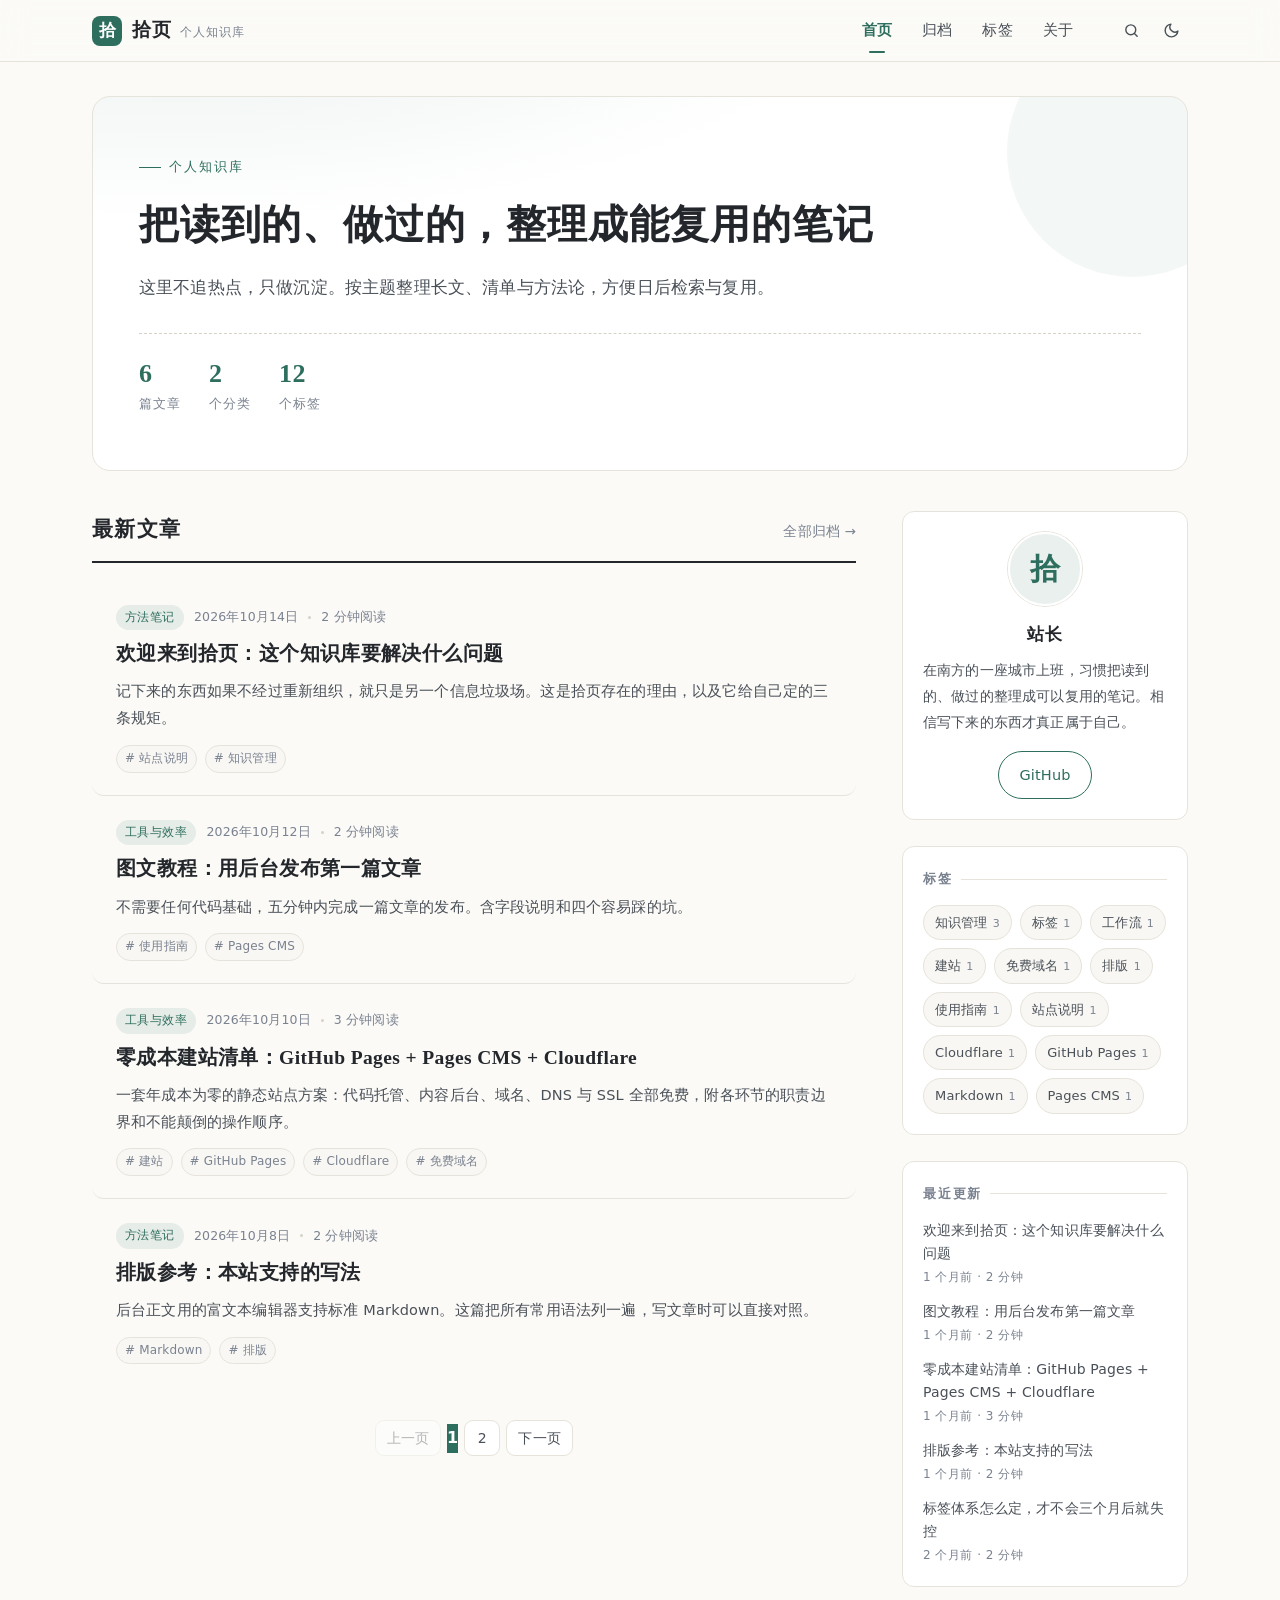
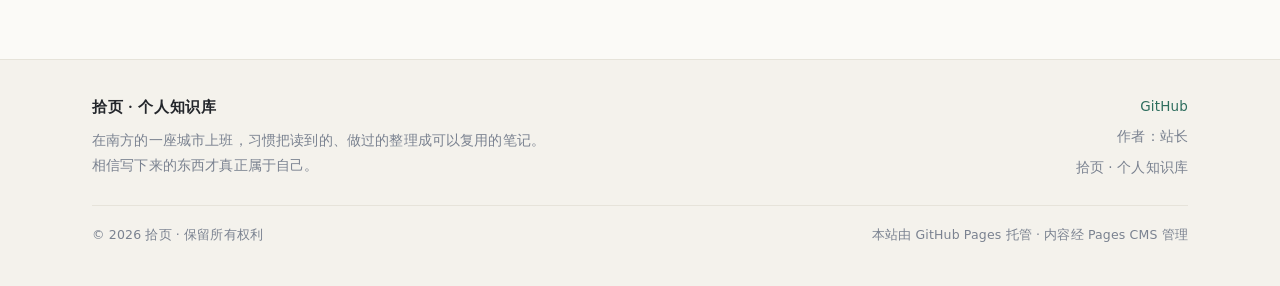
==== index.html @ 3cf3e06f "部署：更新站点内容与配置（2026-10-14 08:39:30）" ====
<!DOCTYPE html>
<html lang="zh-CN">
<head>
<meta charset="UTF-8">
<meta name="viewport" content="width=device-width, initial-scale=1">
<meta name="theme-color" content="#fbfaf7">
<title>拾页 · 个人知识库</title>
<meta name="description" content="记录、整理与沉淀。一个关于学习笔记与工作心得的个人知识库。">
<meta property="og:type" content="website">
<script>
/* 在样式加载前确定主题，避免刷新时闪白 */
(function () {
  try {
    var s = localStorage.getItem('shiye-theme');
    if (!s) s = (window.matchMedia && window.matchMedia('(prefers-color-scheme: dark)').matches) ? 'dark' : 'light';
    document.documentElement.setAttribute('data-theme', s);
  } catch (e) {}
})();
</script>
<link rel="icon" type="image/svg+xml" href="assets/images/logo.svg">
<link rel="stylesheet" href="assets/css/style.css">
</head>
<body data-page="home">

<a class="skip-link" href="#main">跳到主要内容</a>

<header class="site-header" id="site-header"></header>

<main id="main">
  <div class="container">

    <section class="hero" id="home-hero" aria-label="站点简介"></section>

    <div class="layout">
      <div class="layout-main">
        <div class="section-head">
          <h2>最新文章</h2>
          <a class="more" href="archive.html">全部归档 →</a>
        </div>

        <div class="post-list" id="post-list" aria-live="polite">
          <div class="skeleton"><div class="bar w70"></div><div class="bar w90"></div><div class="bar w40"></div></div>
          <div class="skeleton"><div class="bar w70"></div><div class="bar w90"></div><div class="bar w40"></div></div>
          <div class="skeleton"><div class="bar w70"></div><div class="bar w90"></div><div class="bar w40"></div></div>
        </div>

        <nav class="pagination" id="pagination" aria-label="分页导航"></nav>
      </div>

      <aside class="sidebar" id="sidebar-host" aria-label="侧边栏"></aside>
    </div>

  </div>
</main>

<footer class="site-footer" id="site-footer"></footer>

<script src="assets/vendor/marked.min.js" defer></script>
<script src="assets/js/app.js" defer></script>
</body>
</html>
---- assets/css/style.css ----
/* ==========================================================================
   拾页 · 个人知识库 —— 全站样式表
   纯静态、无依赖、支持明暗主题。所有页面共用这一个文件。
   ========================================================================== */

/* ---------- 1. 设计变量 ---------- */
:root {
  --accent: #2e6e5e;
  --accent-strong: #245749;
  --accent-soft: #e9f1ee;
  --accent-contrast: #ffffff;

  --bg: #fbfaf7;
  --bg-alt: #f4f2ec;
  --surface: #ffffff;
  --surface-2: #f8f7f3;
  --text: #23262b;
  --text-soft: #4a5058;
  --muted: #7a8290;
  --border: #e6e3da;
  --border-strong: #d6d2c6;

  --shadow-sm: 0 1px 2px rgba(28, 32, 38, .05);
  --shadow-md: 0 4px 16px -4px rgba(28, 32, 38, .10);
  --shadow-lg: 0 18px 44px -20px rgba(28, 32, 38, .22);

  --radius-sm: 6px;
  --radius: 12px;
  --radius-lg: 18px;

  --font-sans: "PingFang SC", "HarmonyOS Sans SC", "Hiragino Sans GB",
    "Microsoft YaHei", "Source Han Sans SC", "Noto Sans SC", system-ui,
    -apple-system, "Segoe UI", Roboto, sans-serif;
  --font-serif: "Songti SC", "Source Han Serif SC", "Noto Serif SC",
    "SimSun", "STSong", Georgia, serif;
  --font-mono: "JetBrains Mono", "Cascadia Code", "SFMono-Regular", Consolas,
    "Liberation Mono", Menlo, monospace;

  --wrap: 1140px;
  --header-h: 62px;
  --ease: cubic-bezier(.22, .61, .36, 1);
}

[data-theme="dark"] {
  --accent: #63c3a7;
  --accent-strong: #7fd4ba;
  --accent-soft: #1c2f2a;
  --accent-contrast: #0f1513;

  --bg: #13161a;
  --bg-alt: #171b20;
  --surface: #1a1e24;
  --surface-2: #20252b;
  --text: #e7e9ec;
  --text-soft: #b9c0c9;
  --muted: #8d96a2;
  --border: #2a3037;
  --border-strong: #363d45;

  --shadow-sm: 0 1px 2px rgba(0, 0, 0, .3);
  --shadow-md: 0 4px 16px -4px rgba(0, 0, 0, .45);
  --shadow-lg: 0 18px 44px -20px rgba(0, 0, 0, .7);
}

/* ---------- 2. 基础重置 ---------- */
*, *::before, *::after { box-sizing: border-box; }

html {
  scroll-behavior: smooth;
  scroll-padding-top: calc(var(--header-h) + 16px);
  -webkit-text-size-adjust: 100%;
}

body {
  margin: 0;
  background: var(--bg);
  color: var(--text);
  font-family: var(--font-sans);
  font-size: 16px;
  line-height: 1.8;
  letter-spacing: .01em;
  -webkit-font-smoothing: antialiased;
  -moz-osx-font-smoothing: grayscale;
  display: flex;
  flex-direction: column;
  min-height: 100vh;
  transition: background-color .25s var(--ease), color .25s var(--ease);
}

img, svg, video { max-width: 100%; height: auto; display: block; }
a { color: var(--accent); text-decoration: none; transition: color .18s var(--ease); }
a:hover { color: var(--accent-strong); }
button { font: inherit; color: inherit; cursor: pointer; }
hr { border: 0; border-top: 1px solid var(--border); margin: 2.5em 0; }

::selection { background: var(--accent); color: var(--accent-contrast); }
:focus-visible { outline: 2px solid var(--accent); outline-offset: 2px; border-radius: 3px; }

.container { width: 100%; max-width: var(--wrap); margin: 0 auto; padding: 0 22px; }
.visually-hidden {
  position: absolute; width: 1px; height: 1px; overflow: hidden;
  clip: rect(0 0 0 0); clip-path: inset(50%); white-space: nowrap;
}
.skip-link {
  position: absolute; left: 12px; top: -60px; z-index: 999;
  background: var(--accent); color: var(--accent-contrast);
  padding: 8px 16px; border-radius: var(--radius-sm); transition: top .2s var(--ease);
}
.skip-link:focus { top: 12px; color: var(--accent-contrast); }

/* ---------- 3. 顶部导航 ---------- */
.site-header {
  position: sticky; top: 0; z-index: 60;
  height: var(--header-h);
  background: color-mix(in srgb, var(--bg) 82%, transparent);
  backdrop-filter: saturate(180%) blur(14px);
  -webkit-backdrop-filter: saturate(180%) blur(14px);
  border-bottom: 1px solid var(--border);
}
@supports not (backdrop-filter: blur(1px)) {
  .site-header { background: var(--bg); }
}
.site-header .container {
  height: 100%; display: flex; align-items: center; gap: 18px;
}

.brand { display: flex; align-items: center; gap: 10px; flex-shrink: 0; }
.brand:hover { color: inherit; }
.brand-mark {
  width: 30px; height: 30px; border-radius: 8px; flex-shrink: 0;
  background: var(--accent); color: var(--accent-contrast);
  display: grid; place-items: center;
  font-family: var(--font-serif); font-size: 17px; font-weight: 700;
  line-height: 1; letter-spacing: 0;
}
.brand-text { display: flex; align-items: baseline; gap: 8px; min-width: 0; }
.brand-name {
  font-family: var(--font-serif); font-size: 19px; font-weight: 700;
  color: var(--text); letter-spacing: .06em; white-space: nowrap;
}
.brand-sub {
  font-size: 12px; color: var(--muted); letter-spacing: .08em;
  white-space: nowrap; overflow: hidden; text-overflow: ellipsis;
}

.nav { margin-left: auto; display: flex; align-items: center; gap: 4px; }
.nav a {
  position: relative; padding: 7px 13px; border-radius: 999px;
  font-size: 14.5px; color: var(--text-soft); white-space: nowrap;
  transition: background-color .18s var(--ease), color .18s var(--ease);
}
.nav a:hover { background: var(--surface-2); color: var(--text); }
.nav a[aria-current="page"] { color: var(--accent); font-weight: 600; }
.nav a[aria-current="page"]::after {
  content: ""; position: absolute; left: 50%; bottom: -2px; transform: translateX(-50%);
  width: 16px; height: 2px; border-radius: 2px; background: var(--accent);
}

.header-actions { display: flex; align-items: center; gap: 6px; margin-left: 10px; }

.icon-btn {
  width: 34px; height: 34px; border: 1px solid transparent; border-radius: 9px;
  background: transparent; color: var(--text-soft);
  display: grid; place-items: center; padding: 0;
  transition: background-color .18s var(--ease), color .18s var(--ease), border-color .18s var(--ease);
}
.icon-btn:hover { background: var(--surface-2); color: var(--text); border-color: var(--border); }
.icon-btn svg { width: 17px; height: 17px; }

.theme-toggle .icon-sun { display: none; }
[data-theme="dark"] .theme-toggle .icon-sun { display: block; }
[data-theme="dark"] .theme-toggle .icon-moon { display: none; }

.menu-toggle { display: none; }

/* ---------- 4. 主体与页脚 ---------- */
main { flex: 1 0 auto; padding: 34px 0 72px; }

.site-footer {
  flex-shrink: 0; border-top: 1px solid var(--border);
  background: var(--bg-alt); padding: 34px 0 40px;
  font-size: 13.5px; color: var(--muted);
}
.footer-inner {
  display: flex; flex-wrap: wrap; gap: 18px 32px;
  justify-content: space-between; align-items: flex-start;
}
.footer-about { max-width: 460px; line-height: 1.85; }
.footer-about strong {
  display: block; font-family: var(--font-serif); font-size: 15px;
  color: var(--text); letter-spacing: .06em; margin-bottom: 6px;
}
.footer-links { display: flex; flex-wrap: wrap; gap: 8px 20px; align-items: center; }
.footer-meta { display: flex; flex-direction: column; gap: 6px; align-items: flex-end; text-align: right; }
.footer-bottom {
  margin-top: 26px; padding-top: 18px; border-top: 1px solid var(--border);
  display: flex; flex-wrap: wrap; gap: 8px 18px; justify-content: space-between;
  font-size: 12.5px;
}

/* ---------- 5. 首页 Hero ---------- */
.hero {
  position: relative; overflow: hidden;
  border: 1px solid var(--border); border-radius: var(--radius-lg);
  background:
    radial-gradient(1100px 380px at 8% -30%, var(--accent-soft), transparent 62%),
    var(--surface);
  padding: 52px 46px; margin-bottom: 40px;
}
.hero::after {
  content: ""; position: absolute; right: -70px; top: -70px;
  width: 250px; height: 250px; border-radius: 50%;
  background: var(--accent-soft); opacity: .55; pointer-events: none;
}
.hero-eyebrow {
  position: relative; display: inline-flex; align-items: center; gap: 8px;
  font-size: 12.5px; letter-spacing: .16em; color: var(--accent);
  text-transform: uppercase; margin-bottom: 18px;
}
.hero-eyebrow::before {
  content: ""; width: 22px; height: 1px; background: var(--accent);
}
.hero h1 {
  position: relative; margin: 0 0 18px;
  font-family: var(--font-serif); font-weight: 700;
  font-size: clamp(26px, 3.6vw, 40px); line-height: 1.42;
  letter-spacing: .02em; max-width: 20em;
}
.hero p {
  position: relative; margin: 0; max-width: 40em;
  font-size: 16.5px; color: var(--text-soft); line-height: 1.9;
}
.hero-stats {
  position: relative; display: flex; flex-wrap: wrap; gap: 28px;
  margin-top: 30px; padding-top: 24px; border-top: 1px dashed var(--border-strong);
}
.hero-stat b {
  display: block; font-family: var(--font-serif);
  font-size: 26px; line-height: 1.2; color: var(--accent); letter-spacing: .02em;
}
.hero-stat span { font-size: 12.5px; color: var(--muted); letter-spacing: .08em; }

/* ---------- 6. 两栏布局 ---------- */
.layout {
  display: grid; grid-template-columns: minmax(0, 1fr) 286px;
  gap: 46px; align-items: start;
}
.layout--single { grid-template-columns: minmax(0, 1fr); max-width: 860px; margin: 0 auto; }

.section-head {
  display: flex; align-items: baseline; justify-content: space-between;
  gap: 16px; margin-bottom: 20px; padding-bottom: 12px;
  border-bottom: 2px solid var(--text);
}
.section-head h2 {
  margin: 0; font-family: var(--font-serif); font-size: 21px;
  font-weight: 700; letter-spacing: .06em;
}
.section-head .more { font-size: 13.5px; color: var(--muted); }
.section-head .more:hover { color: var(--accent); }
.section-head--plain { border-bottom-width: 1px; border-bottom-color: var(--border); }

/* ---------- 7. 文章卡片 ---------- */
.post-list { display: flex; flex-direction: column; gap: 2px; }

.post-card {
  position: relative; display: block; padding: 22px 22px 22px 24px;
  border-radius: var(--radius); color: inherit;
  border-bottom: 1px solid var(--border);
  transition: background-color .2s var(--ease), transform .2s var(--ease);
}
.post-card:last-child { border-bottom: 0; }
.post-card::before {
  content: ""; position: absolute; left: 0; top: 26px; bottom: 26px; width: 2px;
  border-radius: 2px; background: var(--accent);
  transform: scaleY(0); transform-origin: top; opacity: 0;
  transition: transform .28s var(--ease), opacity .28s var(--ease);
}
.post-card:hover { background: var(--surface); transform: translateX(3px); }
.post-card:hover::before { transform: scaleY(1); opacity: 1; }
.post-card:hover .post-link { color: var(--accent); }

/* 标题上的链接延伸覆盖整张卡片，卡片内的标签链接再叠到上层，
   这样既能整卡可点，又不会出现 <a> 嵌套 <a> 的非法结构 */
.post-link { color: inherit; }
.post-link::after { content: ""; position: absolute; inset: 0; z-index: 1; }
.post-link:focus-visible { outline: none; }
.post-card:focus-within { background: var(--surface); }
.post-card:focus-within::before { transform: scaleY(1); opacity: 1; }
.post-card:focus-within .post-link { color: var(--accent); outline: none; }
.post-card:has(.post-link:focus-visible) { outline: 2px solid var(--accent); outline-offset: 2px; }
.post-tags { position: relative; z-index: 2; }

.post-meta {
  display: flex; flex-wrap: wrap; align-items: center; gap: 10px;
  font-size: 12.5px; color: var(--muted); margin-bottom: 9px;
}
.post-meta .dot { width: 3px; height: 3px; border-radius: 50%; background: var(--border-strong); }
.cat-chip {
  display: inline-block; padding: 2px 9px; border-radius: 999px;
  background: var(--accent-soft); color: var(--accent);
  font-size: 12px; letter-spacing: .04em; font-weight: 500;
}
.post-title {
  margin: 0 0 9px; font-family: var(--font-serif);
  font-size: 19.5px; font-weight: 700; line-height: 1.55;
  letter-spacing: .02em; transition: color .18s var(--ease);
}
.post-summary {
  margin: 0; font-size: 14.5px; line-height: 1.85; color: var(--text-soft);
  display: -webkit-box; -webkit-line-clamp: 2; -webkit-box-orient: vertical;
  overflow: hidden;
}
.post-tags { display: flex; flex-wrap: wrap; gap: 8px; margin-top: 13px; }
.tag-mini {
  font-size: 12px; color: var(--muted);
  padding: 2px 8px; border: 1px solid var(--border); border-radius: 999px;
  background: var(--surface-2);
  transition: all .18s var(--ease);
}
.tag-mini:hover { color: var(--accent); border-color: var(--accent); background: var(--accent-soft); }

.post-card .draft-badge {
  display: inline-block; margin-left: 8px; padding: 1px 7px;
  font-size: 11px; border-radius: 4px; vertical-align: 2px;
  background: #f3e6c8; color: #8a6a1f; border: 1px solid #e3d3a8;
}
[data-theme="dark"] .post-card .draft-badge {
  background: #3a3117; color: #d8bd76; border-color: #55492a;
}

/* ---------- 8. 侧栏 ---------- */
.sidebar { position: sticky; top: calc(var(--header-h) + 20px); display: flex; flex-direction: column; gap: 26px; }
.widget {
  background: var(--surface); border: 1px solid var(--border);
  border-radius: var(--radius); padding: 20px;
}
.widget-title {
  margin: 0 0 14px; font-size: 13px; font-weight: 600;
  letter-spacing: .14em; color: var(--muted); text-transform: uppercase;
  display: flex; align-items: center; gap: 8px;
}
.widget-title::after { content: ""; flex: 1; height: 1px; background: var(--border); }

.profile-card { text-align: center; }
.profile-avatar {
  width: 74px; height: 74px; margin: 0 auto 14px; border-radius: 50%;
  background: var(--accent-soft); color: var(--accent);
  display: grid; place-items: center; overflow: hidden;
  font-family: var(--font-serif); font-size: 30px; font-weight: 700;
  border: 2px solid var(--surface); box-shadow: 0 0 0 1px var(--border);
}
.profile-avatar img { width: 100%; height: 100%; object-fit: cover; }
.profile-name {
  margin: 0 0 8px; font-family: var(--font-serif);
  font-size: 17px; font-weight: 700; letter-spacing: .06em;
}
.profile-bio { margin: 0; font-size: 13.5px; line-height: 1.9; color: var(--text-soft); text-align: left; }
.profile-links { margin-top: 16px; display: flex; flex-wrap: wrap; gap: 8px; justify-content: center; }

.tag-cloud { display: flex; flex-wrap: wrap; gap: 8px; }
.tag-cloud a {
  display: inline-flex; align-items: baseline; gap: 5px;
  padding: 5px 11px; border-radius: 999px;
  background: var(--surface-2); border: 1px solid var(--border);
  font-size: 13px; color: var(--text-soft);
  transition: all .18s var(--ease);
}
.tag-cloud a:hover { background: var(--accent-soft); border-color: var(--accent); color: var(--accent); }
.tag-cloud a .count { font-size: 11px; color: var(--muted); }
.tag-cloud a.is-active { background: var(--accent); border-color: var(--accent); color: var(--accent-contrast); }
.tag-cloud a.is-active .count { color: var(--accent-contrast); opacity: .8; }

.recent-list { list-style: none; margin: 0; padding: 0; display: flex; flex-direction: column; gap: 12px; }
.recent-list a {
  display: block; font-size: 14px; line-height: 1.65; color: var(--text-soft);
  transition: color .18s var(--ease);
}
.recent-list a:hover { color: var(--accent); }
.recent-list time { display: block; font-size: 12px; color: var(--muted); margin-top: 3px; letter-spacing: .04em; }

/* ---------- 9. 分页 ---------- */
.pagination {
  display: flex; flex-wrap: wrap; align-items: center; justify-content: center;
  gap: 6px; margin-top: 34px;
}
.pagination button, .pagination a {
  min-width: 36px; height: 36px; padding: 0 11px;
  display: inline-flex; align-items: center; justify-content: center;
  border: 1px solid var(--border); border-radius: 9px;
  background: var(--surface); color: var(--text-soft);
  font-size: 14px; transition: all .18s var(--ease);
}
.pagination button:hover:not(:disabled), .pagination a:hover {
  border-color: var(--accent); color: var(--accent); background: var(--accent-soft);
}
.pagination .is-current {
  background: var(--accent); border-color: var(--accent);
  color: var(--accent-contrast); font-weight: 600;
}
.pagination button:disabled { opacity: .4; cursor: not-allowed; }
.pagination .ellipsis { color: var(--muted); padding: 0 4px; }

/* ---------- 10. 文章正文 ---------- */
.article-header { margin-bottom: 34px; padding-bottom: 24px; border-bottom: 1px solid var(--border); }
.article-header h1 {
  margin: 8px 0 18px; font-family: var(--font-serif); font-weight: 700;
  font-size: clamp(24px, 3.2vw, 34px); line-height: 1.5; letter-spacing: .02em;
}
.article-meta {
  display: flex; flex-wrap: wrap; align-items: center; gap: 10px;
  font-size: 13px; color: var(--muted);
}
.article-meta .dot { width: 3px; height: 3px; border-radius: 50%; background: var(--border-strong); }
.article-tags { display: flex; flex-wrap: wrap; gap: 8px; margin-top: 16px; }

.toc {
  background: var(--surface); border: 1px solid var(--border);
  border-left: 3px solid var(--accent);
  border-radius: var(--radius); padding: 18px 22px; margin-bottom: 34px;
}
.toc-title {
  margin: 0 0 12px; font-size: 13px; font-weight: 600;
  letter-spacing: .14em; color: var(--muted);
}
.toc ol { margin: 0; padding-left: 20px; display: flex; flex-direction: column; gap: 7px; }
.toc li { font-size: 14px; line-height: 1.6; }
.toc li.lv3 { margin-left: 16px; font-size: 13.5px; list-style-type: circle; }
.toc a { color: var(--text-soft); }
.toc a:hover { color: var(--accent); }

.prose { font-size: 16.5px; line-height: 2.0; color: var(--text); letter-spacing: .012em; }
.prose > *:first-child { margin-top: 0; }
.prose h2 {
  margin: 2.4em 0 .9em; padding-bottom: .4em;
  font-family: var(--font-serif); font-size: 22px; font-weight: 700;
  line-height: 1.5; letter-spacing: .03em;
  border-bottom: 1px solid var(--border);
}
.prose h3 {
  margin: 2em 0 .7em; font-family: var(--font-serif);
  font-size: 18.5px; font-weight: 700; line-height: 1.55; letter-spacing: .02em;
}
.prose h4 { margin: 1.7em 0 .6em; font-size: 16.5px; font-weight: 700; }
.prose p { margin: 0 0 1.35em; }
.prose ul, .prose ol { margin: 0 0 1.35em; padding-left: 1.6em; }
.prose li { margin-bottom: .55em; }
.prose li::marker { color: var(--accent); }
.prose blockquote {
  margin: 1.7em 0; padding: 16px 22px;
  background: var(--surface); border-left: 3px solid var(--accent);
  border-radius: 0 var(--radius-sm) var(--radius-sm) 0;
  color: var(--text-soft); font-family: var(--font-serif);
}
.prose blockquote p:last-child { margin-bottom: 0; }
.prose strong { font-weight: 700; color: var(--text); }
.prose em { font-style: italic; color: var(--text-soft); }
.prose a {
  color: var(--accent); border-bottom: 1px solid color-mix(in srgb, var(--accent) 40%, transparent);
}
.prose a:hover { border-bottom-color: var(--accent); }
.prose code {
  font-family: var(--font-mono); font-size: .875em;
  background: var(--surface-2); border: 1px solid var(--border);
  border-radius: 5px; padding: .12em .42em; color: var(--accent-strong);
  word-break: break-word;
}
.prose pre {
  margin: 1.7em 0; padding: 18px 20px; overflow-x: auto;
  background: var(--surface-2); border: 1px solid var(--border);
  border-radius: var(--radius); line-height: 1.75;
}
.prose pre code {
  background: none; border: 0; padding: 0; font-size: 13.5px;
  color: var(--text); display: block;
}
.prose table {
  width: 100%; margin: 1.7em 0; border-collapse: collapse;
  font-size: 14.5px; display: block; overflow-x: auto;
}
.prose thead th {
  background: var(--surface-2); font-weight: 600; text-align: left;
  border: 1px solid var(--border); padding: 11px 14px; white-space: nowrap;
}
.prose tbody td { border: 1px solid var(--border); padding: 11px 14px; vertical-align: top; }
.prose tbody tr:nth-child(even) { background: var(--surface-2); }
.prose img { border-radius: var(--radius); margin: 1.7em auto; box-shadow: var(--shadow-sm); border: 1px solid var(--border); }
.prose hr { margin: 2.6em 0; }
.prose h2:target, .prose h3:target { scroll-margin-top: calc(var(--header-h) + 20px); }

/* ---------- 11. 上下篇 ---------- */
.post-nav {
  display: grid; grid-template-columns: 1fr 1fr; gap: 16px; margin-top: 52px;
}
.post-nav a {
  display: flex; flex-direction: column; gap: 6px;
  padding: 18px 20px; border: 1px solid var(--border); border-radius: var(--radius);
  background: var(--surface); color: inherit; transition: all .2s var(--ease);
}
.post-nav a:hover { border-color: var(--accent); transform: translateY(-2px); box-shadow: var(--shadow-md); }
.post-nav .dir { font-size: 12px; color: var(--muted); letter-spacing: .1em; }
.post-nav .ttl { font-size: 15px; font-weight: 600; line-height: 1.6; }
.post-nav .next { text-align: right; align-items: flex-end; }
.post-nav .disabled { opacity: 0; pointer-events: none; }

.related { margin-top: 52px; }

/* ---------- 12. 归档 / 标签页 ---------- */
.year-group { margin-bottom: 42px; }
.year-label {
  display: flex; align-items: center; gap: 14px;
  font-family: var(--font-serif); font-size: 26px; font-weight: 700;
  letter-spacing: .06em; color: var(--accent); margin-bottom: 16px;
}
.year-label::after { content: ""; flex: 1; height: 1px; background: var(--border); }
.year-label .n { font-family: var(--font-sans); font-size: 12px; color: var(--muted); letter-spacing: .06em; font-weight: 400; }

.archive-list { list-style: none; margin: 0; padding: 0; }
.archive-list li { border-bottom: 1px dashed var(--border); }
.archive-list li:last-child { border-bottom: 0; }
.archive-list a {
  display: flex; align-items: baseline; gap: 16px; padding: 13px 4px;
  color: var(--text-soft); transition: all .18s var(--ease);
}
.archive-list a:hover { color: var(--accent); padding-left: 10px; background: var(--surface); }
.archive-list time {
  font-family: var(--font-mono); font-size: 12.5px; color: var(--muted);
  flex-shrink: 0; letter-spacing: .02em;
}
.archive-list .t { font-size: 15.5px; line-height: 1.6; flex: 1; }
.archive-list .c {
  font-size: 12px; color: var(--muted); flex-shrink: 0;
  padding: 1px 8px; border: 1px solid var(--border); border-radius: 999px;
}

.tag-block { margin-bottom: 34px; }
.tag-block-head {
  display: flex; align-items: center; gap: 12px; margin-bottom: 14px; flex-wrap: wrap;
}
.tag-block-head h3 {
  margin: 0; font-family: var(--font-serif); font-size: 19px;
  font-weight: 700; letter-spacing: .04em;
}
.tag-block-head .num {
  font-size: 12px; color: var(--accent); background: var(--accent-soft);
  padding: 2px 10px; border-radius: 999px;
}

/* ---------- 13. 搜索 ---------- */
.search-box { position: relative; }
.search-box input[type="search"] {
  width: 100%; padding: 14px 18px 14px 46px;
  font-size: 15.5px; font-family: inherit;
  color: var(--text); background: var(--surface);
  border: 1px solid var(--border); border-radius: var(--radius);
  transition: border-color .18s var(--ease), box-shadow .18s var(--ease);
  -webkit-appearance: none; appearance: none;
}
.search-box input[type="search"]:focus {
  outline: none; border-color: var(--accent);
  box-shadow: 0 0 0 3px var(--accent-soft);
}
.search-box input::placeholder { color: var(--muted); }
.search-box .s-icon {
  position: absolute; left: 16px; top: 50%; transform: translateY(-50%);
  width: 18px; height: 18px; color: var(--muted); pointer-events: none;
}
.search-box--sm input { padding: 9px 14px 9px 38px; font-size: 14px; border-radius: 999px; }
.search-box--sm .s-icon { left: 13px; width: 15px; height: 15px; }

.search-result-head {
  margin: 0 0 22px; font-size: 14.5px; color: var(--muted);
}
.search-result-head b { color: var(--accent); font-weight: 600; }
mark { background: var(--accent-soft); color: var(--accent-strong); padding: 0 3px; border-radius: 3px; }

/* ---------- 14. 状态 / 提示 ---------- */
.empty-state, .loading-state, .error-state {
  padding: 68px 24px; text-align: center; color: var(--muted);
  border: 1px dashed var(--border-strong); border-radius: var(--radius);
  background: var(--surface);
}
.empty-state .big, .error-state .big {
  display: block; font-family: var(--font-serif); font-size: 46px;
  color: var(--accent); opacity: .32; margin-bottom: 14px; letter-spacing: .1em;
}
.empty-state h3, .error-state h3 {
  margin: 0 0 10px; font-family: var(--font-serif);
  font-size: 19px; color: var(--text); letter-spacing: .04em;
}
.empty-state p, .error-state p { margin: 0 0 20px; font-size: 14.5px; line-height: 1.9; }
.loading-state { border-style: solid; border-color: var(--border); }

.skeleton { padding: 24px; border-bottom: 1px solid var(--border); }
.skeleton .bar {
  height: 12px; border-radius: 6px; background: var(--surface-2);
  animation: pulse 1.5s ease-in-out infinite; margin-bottom: 12px;
}
.skeleton .bar.w40 { width: 40%; }
.skeleton .bar.w70 { width: 70%; }
.skeleton .bar.w90 { width: 90%; }
@keyframes pulse { 0%, 100% { opacity: 1; } 50% { opacity: .45; } }

.btn {
  display: inline-flex; align-items: center; gap: 8px;
  padding: 10px 20px; border-radius: 999px; font-size: 14.5px;
  border: 1px solid var(--accent); background: var(--accent);
  color: var(--accent-contrast); transition: all .18s var(--ease);
}
.btn:hover { background: var(--accent-strong); border-color: var(--accent-strong); color: var(--accent-contrast); }
.btn--ghost { background: transparent; color: var(--accent); }
.btn--ghost:hover { background: var(--accent-soft); color: var(--accent); }

.notice {
  display: flex; gap: 12px; padding: 15px 18px; margin-bottom: 26px;
  background: var(--accent-soft); border: 1px solid color-mix(in srgb, var(--accent) 26%, transparent);
  border-radius: var(--radius); font-size: 14px; line-height: 1.85; color: var(--text-soft);
}
.notice b { color: var(--accent-strong); }

/* ---------- 15. 面包屑 ---------- */
.crumbs {
  display: flex; align-items: center; gap: 8px; flex-wrap: wrap;
  font-size: 13px; color: var(--muted); margin-bottom: 22px;
}
.crumbs a { color: var(--muted); }
.crumbs a:hover { color: var(--accent); }
.crumbs .sep { opacity: .55; }

/* ---------- 16. 404 ---------- */
.error-page { text-align: center; padding: 60px 0 30px; }
.error-page .code {
  font-family: var(--font-serif); font-size: clamp(76px, 15vw, 130px);
  line-height: 1; font-weight: 700; letter-spacing: .06em;
  color: var(--accent); opacity: .22; margin-bottom: 8px;
}
.error-page h1 {
  font-family: var(--font-serif); font-size: 26px; font-weight: 700;
  letter-spacing: .06em; margin: 0 0 14px;
}
.error-page p { color: var(--text-soft); margin: 0 auto 30px; max-width: 34em; font-size: 15.5px; }
.error-actions { display: flex; flex-wrap: wrap; gap: 12px; justify-content: center; }

/* ---------- 17. 回到顶部 ---------- */
.to-top {
  position: fixed; right: 26px; bottom: 26px; z-index: 50;
  width: 42px; height: 42px; border-radius: 50%;
  background: var(--surface); border: 1px solid var(--border);
  color: var(--text-soft); box-shadow: var(--shadow-md);
  display: grid; place-items: center;
  opacity: 0; visibility: hidden; transform: translateY(10px);
  transition: all .25s var(--ease);
}
.to-top.is-visible { opacity: 1; visibility: visible; transform: translateY(0); }
.to-top:hover { color: var(--accent); border-color: var(--accent); }
.to-top svg { width: 18px; height: 18px; }

/* ---------- 18. 响应式 ---------- */
@media (max-width: 1020px) {
  .layout { grid-template-columns: minmax(0, 1fr); gap: 40px; }
  .sidebar { position: static; }
  .sidebar .widget--recent, .sidebar .widget--profile { order: -1; }
}

@media (max-width: 820px) {
  .menu-toggle { display: grid; }
  .nav {
    position: fixed; left: 0; right: 0; top: var(--header-h);
    flex-direction: column; align-items: stretch; gap: 2px;
    background: var(--surface); border-bottom: 1px solid var(--border);
    padding: 10px 16px 18px; margin: 0;
    box-shadow: var(--shadow-lg);
    transform: translateY(-12px); opacity: 0; visibility: hidden;
    transition: all .22s var(--ease);
  }
  .nav.is-open { transform: translateY(0); opacity: 1; visibility: visible; }
  .nav a { padding: 12px 14px; border-radius: var(--radius-sm); font-size: 15.5px; }
  .nav a[aria-current="page"]::after { display: none; }
  .nav a[aria-current="page"] { background: var(--accent-soft); }
  .header-actions { margin-left: auto; }
  .layout { gap: 34px; }
  .hero { padding: 36px 24px; }
  .post-nav { grid-template-columns: 1fr; }
  .post-nav .next { text-align: left; align-items: flex-start; }
  .footer-inner { flex-direction: column; }
  .footer-meta { align-items: flex-start; text-align: left; }
  .hero-stats { gap: 22px; }
  .hero-stat b { font-size: 22px; }
  main { padding: 24px 0 56px; }
}

@media (max-width: 520px) {
  .container { padding: 0 16px; }
  body { font-size: 15.5px; }
  .brand-sub { display: none; }
  .hero { padding: 30px 20px; border-radius: var(--radius); }
  .hero-stats { margin-top: 24px; padding-top: 20px; }
  .post-card { padding: 18px 12px 18px 14px; }
  .post-title { font-size: 17.5px; }
  .prose { font-size: 16px; line-height: 1.95; }
  .prose h2 { font-size: 19.5px; }
  .prose h3 { font-size: 17.5px; }
  .archive-list a { flex-wrap: wrap; gap: 4px 12px; }
  .archive-list .t { flex-basis: 100%; }
  .to-top { right: 16px; bottom: 16px; }
  .article-header h1 { font-size: 22px; }
}

/* ---------- 19. 打印 ---------- */
@media print {
  .site-header, .site-footer, .sidebar, .to-top, .post-nav, .related, .toc, .pagination { display: none !important; }
  body { background: #fff; color: #000; font-size: 11.5pt; }
  .layout, .layout--single { display: block; max-width: none; }
  .prose a { color: #000; border: 0; }
  .prose h2 { page-break-after: avoid; }
  .prose pre, .prose table, .prose blockquote { page-break-inside: avoid; }
}

@media (prefers-reduced-motion: reduce) {
  *, *::before, *::after {
    animation-duration: .01ms !important; animation-iteration-count: 1 !important;
    transition-duration: .01ms !important; scroll-behavior: auto !important;
  }
}
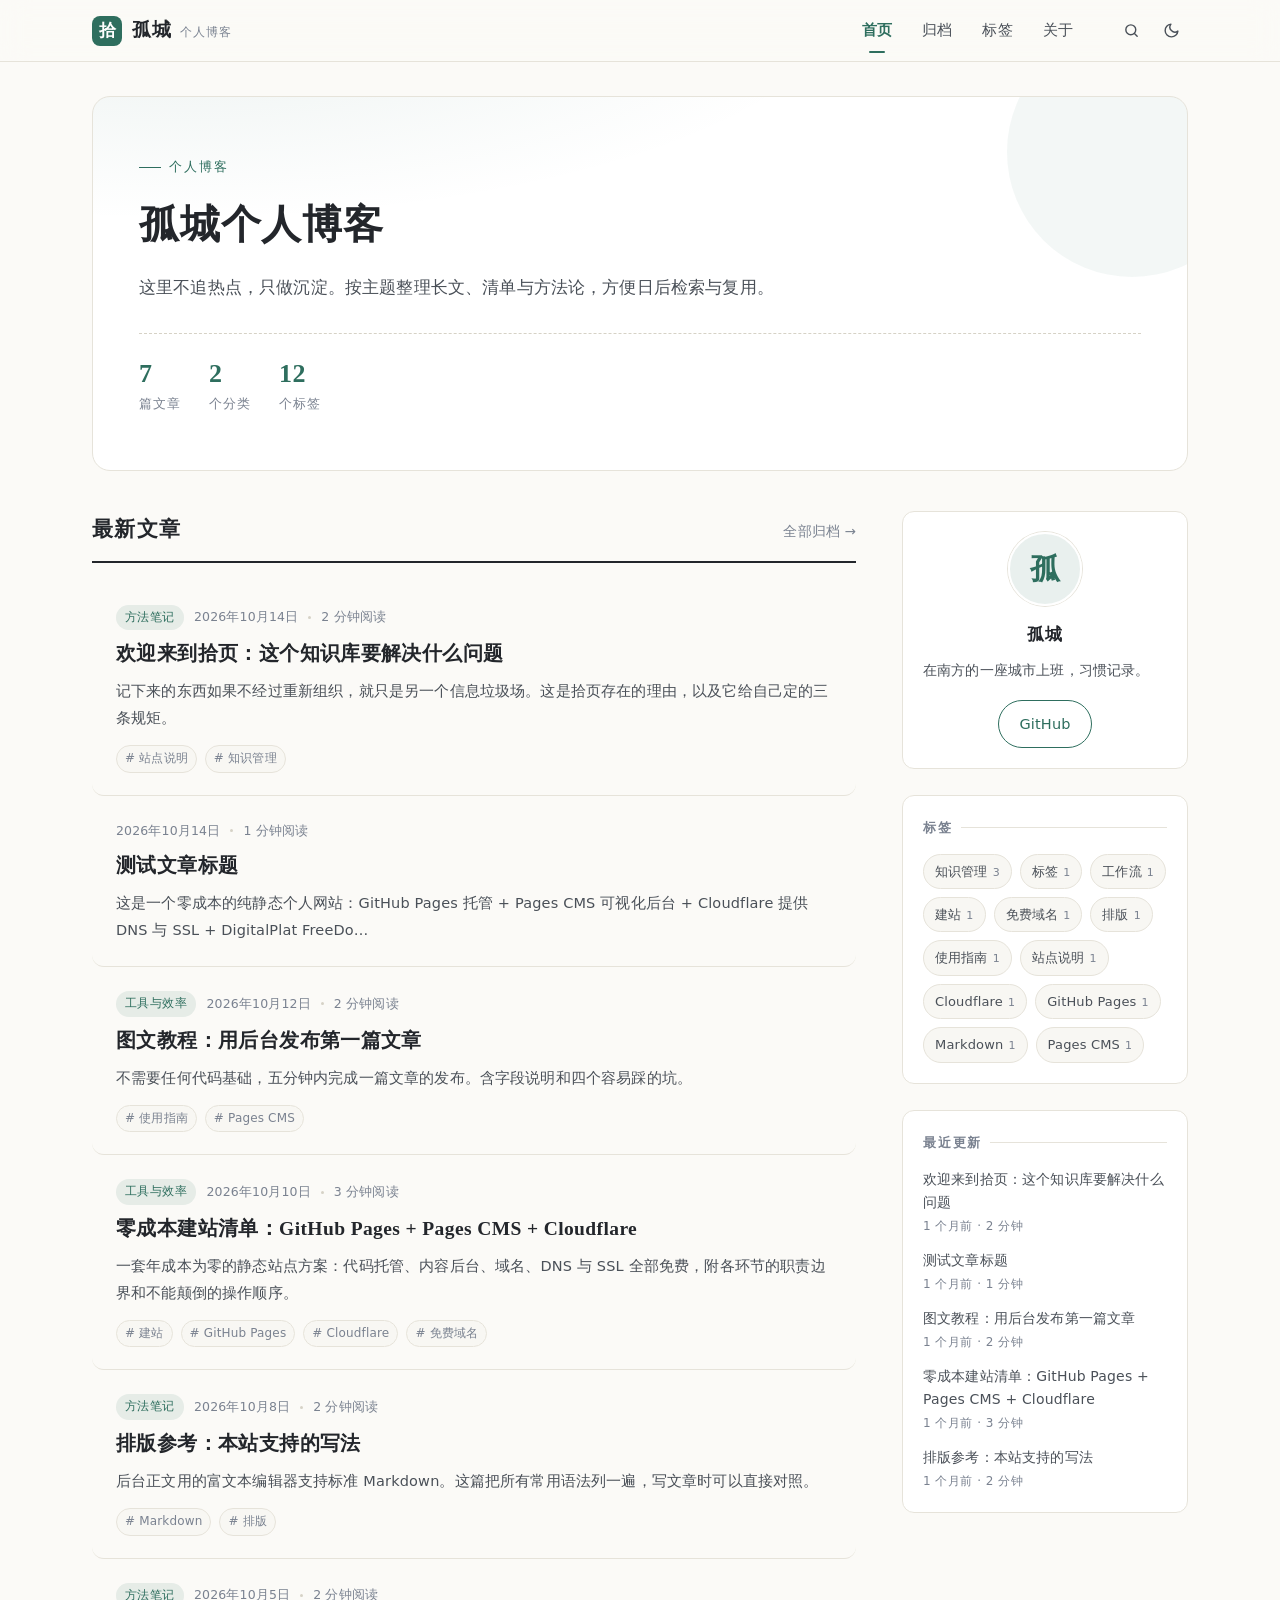
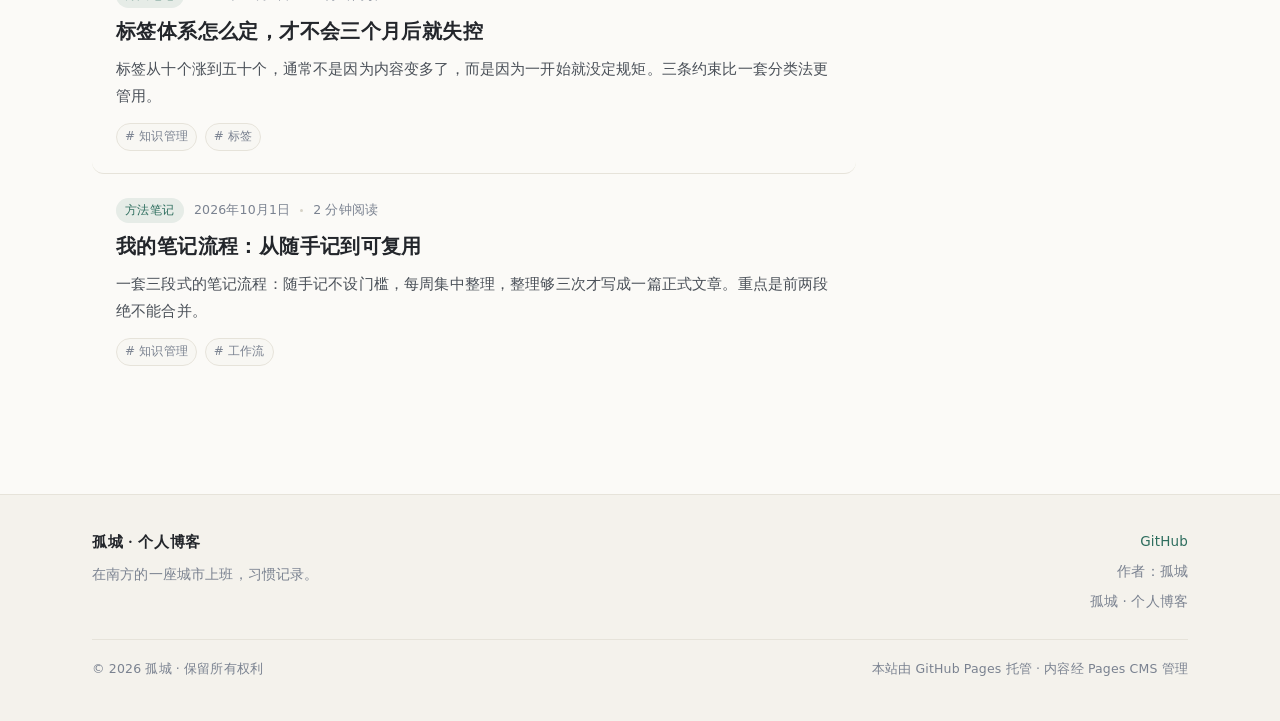
==== commit b30b2762: "部署：更新站点内容与配置（2026-10-14 09:46:34）" ====
--- a/index.html
+++ b/index.html
@@ -5,8 +5,10 @@
 <meta name="viewport" content="width=device-width, initial-scale=1">
 <meta name="theme-color" content="#fbfaf7">
 <title>拾页 · 个人知识库</title>
+<link rel="canonical" href="https://gzxyc.github.io/blog/">
 <meta name="description" content="记录、整理与沉淀。一个关于学习笔记与工作心得的个人知识库。">
 <meta property="og:type" content="website">
+<meta property="og:url" content="https://gzxyc.github.io/blog/">
 <script>
 /* 在样式加载前确定主题，避免刷新时闪白 */
 (function () {
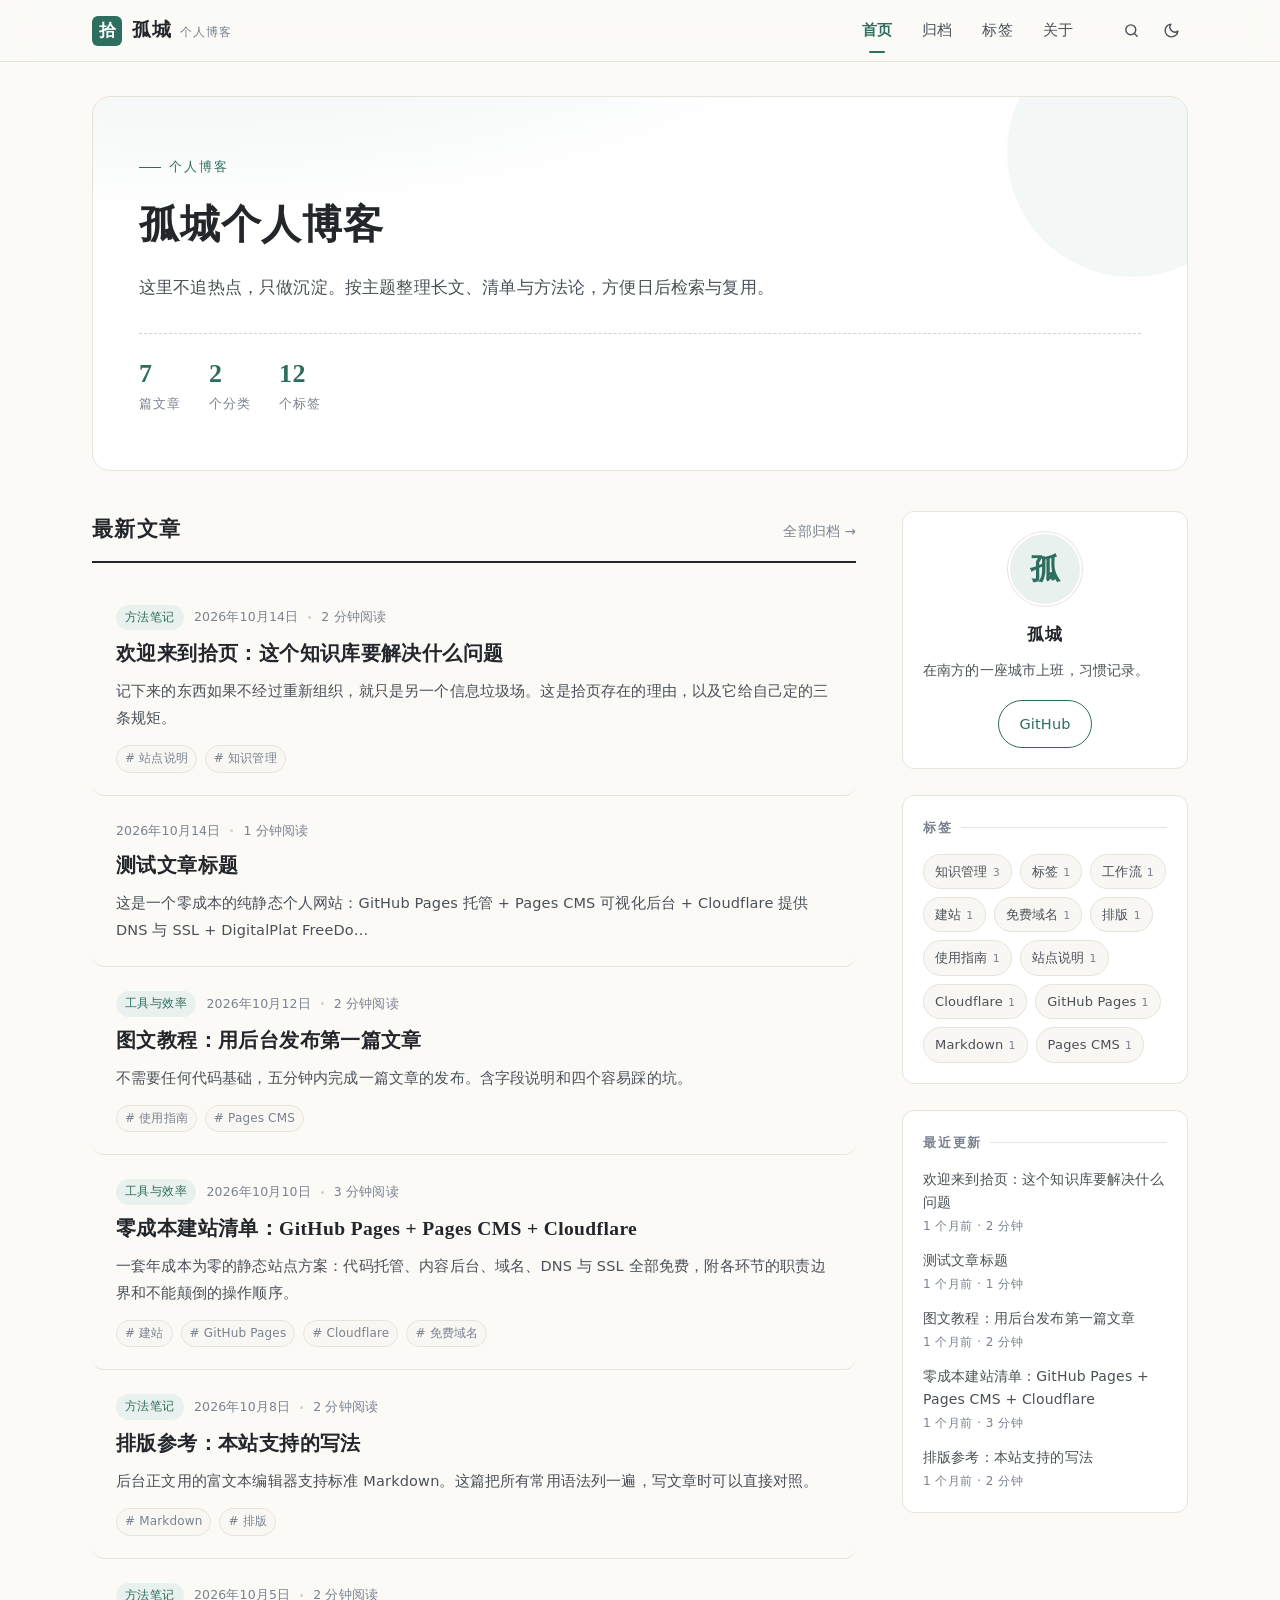
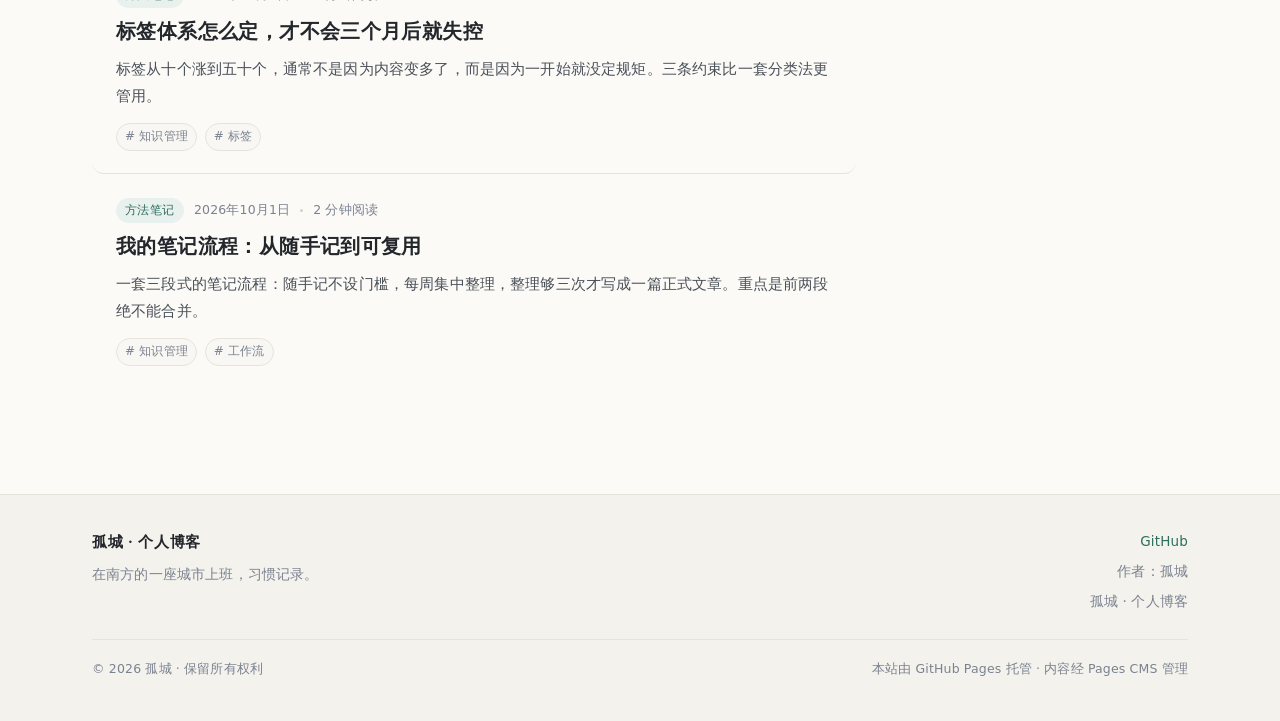
==== commit e641b202: "新增六套主题皮肤，后台可随时切换 站点此前只有一套固定外观，现在内置六套主题，站长在后台 「站点设置 → 站点主题」下拉选择即可切换，各带明暗两套配色。  主题清单：铅墨(默认) / 磐石 / 刊页 " ====
--- a/index.html
+++ b/index.html
@@ -4,18 +4,21 @@
 <meta charset="UTF-8">
 <meta name="viewport" content="width=device-width, initial-scale=1">
 <meta name="theme-color" content="#fbfaf7">
-<title>拾页 · 个人知识库</title>
+<title>孤城 · 个人博客</title>
 <link rel="canonical" href="https://gzxyc.github.io/blog/">
-<meta name="description" content="记录、整理与沉淀。一个关于学习笔记与工作心得的个人知识库。">
+<meta name="description" content="记录、整理与沉淀。一个关于学习笔记与工作心得的博客。">
 <meta property="og:type" content="website">
 <meta property="og:url" content="https://gzxyc.github.io/blog/">
 <script>
 /* 在样式加载前确定主题，避免刷新时闪白 */
 (function () {
   try {
+    var d = document.documentElement;
     var s = localStorage.getItem('shiye-theme');
     if (!s) s = (window.matchMedia && window.matchMedia('(prefers-color-scheme: dark)').matches) ? 'dark' : 'light';
-    document.documentElement.setAttribute('data-theme', s);
+    d.setAttribute('data-theme', s);
+    /* 皮肤同理：先用本地缓存预置一次，站点的真实设定等 site.json 取到后再校准 */
+    d.setAttribute('data-skin', localStorage.getItem('gucheng-skin') || 'ink');
   } catch (e) {}
 })();
 </script>
--- a/assets/css/style.css
+++ b/assets/css/style.css
@@ -1,6 +1,8 @@
 /* ==========================================================================
-   拾页 · 个人知识库 —— 全站样式表
-   纯静态、无依赖、支持明暗主题。所有页面共用这一个文件。
+   孤城 · 个人博客 —— 全站样式表
+   纯静态、无依赖。所有页面共用这一个文件。
+   明暗两种模式由 [data-theme] 控制，多套主题皮肤由 [data-skin] 控制，
+   两者互相独立、可以任意组合（见文件末尾第 20 节）。
    ========================================================================== */
 
 /* ---------- 1. 设计变量 ---------- */
@@ -35,6 +37,12 @@
     "SimSun", "STSong", Georgia, serif;
   --font-mono: "JetBrains Mono", "Cascadia Code", "SFMono-Regular", Consolas,
     "Liberation Mono", Menlo, monospace;
+
+  /* 标题字体与正文排版。这两个变量由主题皮肤覆盖，
+     改一处就能换掉整站的阅读气质，不必逐条改选择器。 */
+  --font-head: var(--font-serif);
+  --prose-size: 16.5px;
+  --prose-leading: 2.0;
 
   --wrap: 1140px;
   --header-h: 62px;
@@ -127,15 +135,15 @@
 .brand { display: flex; align-items: center; gap: 10px; flex-shrink: 0; }
 .brand:hover { color: inherit; }
 .brand-mark {
-  width: 30px; height: 30px; border-radius: 8px; flex-shrink: 0;
+  width: 30px; height: 30px; border-radius: var(--radius-sm); flex-shrink: 0;
   background: var(--accent); color: var(--accent-contrast);
   display: grid; place-items: center;
-  font-family: var(--font-serif); font-size: 17px; font-weight: 700;
+  font-family: var(--font-head); font-size: 17px; font-weight: 700;
   line-height: 1; letter-spacing: 0;
 }
 .brand-text { display: flex; align-items: baseline; gap: 8px; min-width: 0; }
 .brand-name {
-  font-family: var(--font-serif); font-size: 19px; font-weight: 700;
+  font-family: var(--font-head); font-size: 19px; font-weight: 700;
   color: var(--text); letter-spacing: .06em; white-space: nowrap;
 }
 .brand-sub {
@@ -187,7 +195,7 @@
 }
 .footer-about { max-width: 460px; line-height: 1.85; }
 .footer-about strong {
-  display: block; font-family: var(--font-serif); font-size: 15px;
+  display: block; font-family: var(--font-head); font-size: 15px;
   color: var(--text); letter-spacing: .06em; margin-bottom: 6px;
 }
 .footer-links { display: flex; flex-wrap: wrap; gap: 8px 20px; align-items: center; }
@@ -222,7 +230,7 @@
 }
 .hero h1 {
   position: relative; margin: 0 0 18px;
-  font-family: var(--font-serif); font-weight: 700;
+  font-family: var(--font-head); font-weight: 700;
   font-size: clamp(26px, 3.6vw, 40px); line-height: 1.42;
   letter-spacing: .02em; max-width: 20em;
 }
@@ -235,7 +243,7 @@
   margin-top: 30px; padding-top: 24px; border-top: 1px dashed var(--border-strong);
 }
 .hero-stat b {
-  display: block; font-family: var(--font-serif);
+  display: block; font-family: var(--font-head);
   font-size: 26px; line-height: 1.2; color: var(--accent); letter-spacing: .02em;
 }
 .hero-stat span { font-size: 12.5px; color: var(--muted); letter-spacing: .08em; }
@@ -253,7 +261,7 @@
   border-bottom: 2px solid var(--text);
 }
 .section-head h2 {
-  margin: 0; font-family: var(--font-serif); font-size: 21px;
+  margin: 0; font-family: var(--font-head); font-size: 21px;
   font-weight: 700; letter-spacing: .06em;
 }
 .section-head .more { font-size: 13.5px; color: var(--muted); }
@@ -302,7 +310,7 @@
   font-size: 12px; letter-spacing: .04em; font-weight: 500;
 }
 .post-title {
-  margin: 0 0 9px; font-family: var(--font-serif);
+  margin: 0 0 9px; font-family: var(--font-head);
   font-size: 19.5px; font-weight: 700; line-height: 1.55;
   letter-spacing: .02em; transition: color .18s var(--ease);
 }
@@ -347,12 +355,12 @@
   width: 74px; height: 74px; margin: 0 auto 14px; border-radius: 50%;
   background: var(--accent-soft); color: var(--accent);
   display: grid; place-items: center; overflow: hidden;
-  font-family: var(--font-serif); font-size: 30px; font-weight: 700;
+  font-family: var(--font-head); font-size: 30px; font-weight: 700;
   border: 2px solid var(--surface); box-shadow: 0 0 0 1px var(--border);
 }
 .profile-avatar img { width: 100%; height: 100%; object-fit: cover; }
 .profile-name {
-  margin: 0 0 8px; font-family: var(--font-serif);
+  margin: 0 0 8px; font-family: var(--font-head);
   font-size: 17px; font-weight: 700; letter-spacing: .06em;
 }
 .profile-bio { margin: 0; font-size: 13.5px; line-height: 1.9; color: var(--text-soft); text-align: left; }
@@ -404,7 +412,7 @@
 /* ---------- 10. 文章正文 ---------- */
 .article-header { margin-bottom: 34px; padding-bottom: 24px; border-bottom: 1px solid var(--border); }
 .article-header h1 {
-  margin: 8px 0 18px; font-family: var(--font-serif); font-weight: 700;
+  margin: 8px 0 18px; font-family: var(--font-head); font-weight: 700;
   font-size: clamp(24px, 3.2vw, 34px); line-height: 1.5; letter-spacing: .02em;
 }
 .article-meta {
@@ -429,16 +437,16 @@
 .toc a { color: var(--text-soft); }
 .toc a:hover { color: var(--accent); }
 
-.prose { font-size: 16.5px; line-height: 2.0; color: var(--text); letter-spacing: .012em; }
+.prose { font-size: var(--prose-size); line-height: var(--prose-leading); color: var(--text); letter-spacing: .012em; }
 .prose > *:first-child { margin-top: 0; }
 .prose h2 {
   margin: 2.4em 0 .9em; padding-bottom: .4em;
-  font-family: var(--font-serif); font-size: 22px; font-weight: 700;
+  font-family: var(--font-head); font-size: 22px; font-weight: 700;
   line-height: 1.5; letter-spacing: .03em;
   border-bottom: 1px solid var(--border);
 }
 .prose h3 {
-  margin: 2em 0 .7em; font-family: var(--font-serif);
+  margin: 2em 0 .7em; font-family: var(--font-head);
   font-size: 18.5px; font-weight: 700; line-height: 1.55; letter-spacing: .02em;
 }
 .prose h4 { margin: 1.7em 0 .6em; font-size: 16.5px; font-weight: 700; }
@@ -450,7 +458,7 @@
   margin: 1.7em 0; padding: 16px 22px;
   background: var(--surface); border-left: 3px solid var(--accent);
   border-radius: 0 var(--radius-sm) var(--radius-sm) 0;
-  color: var(--text-soft); font-family: var(--font-serif);
+  color: var(--text-soft); font-family: var(--font-head);
 }
 .prose blockquote p:last-child { margin-bottom: 0; }
 .prose strong { font-weight: 700; color: var(--text); }
@@ -509,7 +517,7 @@
 .year-group { margin-bottom: 42px; }
 .year-label {
   display: flex; align-items: center; gap: 14px;
-  font-family: var(--font-serif); font-size: 26px; font-weight: 700;
+  font-family: var(--font-head); font-size: 26px; font-weight: 700;
   letter-spacing: .06em; color: var(--accent); margin-bottom: 16px;
 }
 .year-label::after { content: ""; flex: 1; height: 1px; background: var(--border); }
@@ -538,7 +546,7 @@
   display: flex; align-items: center; gap: 12px; margin-bottom: 14px; flex-wrap: wrap;
 }
 .tag-block-head h3 {
-  margin: 0; font-family: var(--font-serif); font-size: 19px;
+  margin: 0; font-family: var(--font-head); font-size: 19px;
   font-weight: 700; letter-spacing: .04em;
 }
 .tag-block-head .num {
@@ -581,11 +589,11 @@
   background: var(--surface);
 }
 .empty-state .big, .error-state .big {
-  display: block; font-family: var(--font-serif); font-size: 46px;
+  display: block; font-family: var(--font-head); font-size: 46px;
   color: var(--accent); opacity: .32; margin-bottom: 14px; letter-spacing: .1em;
 }
 .empty-state h3, .error-state h3 {
-  margin: 0 0 10px; font-family: var(--font-serif);
+  margin: 0 0 10px; font-family: var(--font-head);
   font-size: 19px; color: var(--text); letter-spacing: .04em;
 }
 .empty-state p, .error-state p { margin: 0 0 20px; font-size: 14.5px; line-height: 1.9; }
@@ -630,12 +638,12 @@
 /* ---------- 16. 404 ---------- */
 .error-page { text-align: center; padding: 60px 0 30px; }
 .error-page .code {
-  font-family: var(--font-serif); font-size: clamp(76px, 15vw, 130px);
+  font-family: var(--font-head); font-size: clamp(76px, 15vw, 130px);
   line-height: 1; font-weight: 700; letter-spacing: .06em;
   color: var(--accent); opacity: .22; margin-bottom: 8px;
 }
 .error-page h1 {
-  font-family: var(--font-serif); font-size: 26px; font-weight: 700;
+  font-family: var(--font-head); font-size: 26px; font-weight: 700;
   letter-spacing: .06em; margin: 0 0 14px;
 }
 .error-page p { color: var(--text-soft); margin: 0 auto 30px; max-width: 34em; font-size: 15.5px; }
@@ -722,3 +730,365 @@
     transition-duration: .01ms !important; scroll-behavior: auto !important;
   }
 }
+
+/* ==========================================================================
+   20. 主题皮肤
+   --------------------------------------------------------------------------
+   站点主题由 content/site.json 的 theme 字段决定，app.js 会把它写到
+   <html data-skin="..."> 上；页面头部的内联脚本则先用本地缓存预置一次，
+   避免刷新页面时闪出默认样式。
+
+   每套皮肤主要覆盖设计变量（配色、标题字体、圆角、栏宽、正文排版），
+   需要改版式的皮肤再用 [data-skin="..."] 选择器单独声明。
+
+   默认皮肤是「铅墨 ink」，也就是第 1 节 :root 里的那套值，
+   不写 data-skin 或写成 ink 都等同于它，所以下面没有 ink 的区块。
+
+   新增一套皮肤请同步改三处，缺一处就会出问题：
+     1. 本文件的 CSS（20.x 小节）
+     2. assets/js/app.js 里的 SKINS 白名单
+     3. .pages.yml 里「站点主题」的下拉选项
+   ========================================================================== */
+
+/* ---- 20.1 磐石 · 企业级 CMS / 官网 ---- */
+[data-skin="corporate"] {
+  --accent: #1f5fbf;
+  --accent-strong: #164a97;
+  --accent-soft: #e8f0fc;
+  --accent-contrast: #ffffff;
+
+  --bg: #f6f7f9;
+  --bg-alt: #eef1f5;
+  --surface: #ffffff;
+  --surface-2: #f2f5f9;
+  --text: #16202c;
+  --text-soft: #46536a;
+  --muted: #74808f;
+  --border: #dde3ec;
+  --border-strong: #c6cfdd;
+
+  --radius-sm: 4px;
+  --radius: 6px;
+  --radius-lg: 8px;
+
+  --font-head: var(--font-sans);
+  --wrap: 1240px;
+}
+[data-theme="dark"][data-skin="corporate"] {
+  --accent: #6aa9f0;
+  --accent-strong: #8cc0f7;
+  --accent-soft: #14243a;
+  --accent-contrast: #0b1420;
+
+  --bg: #0f141b;
+  --bg-alt: #131922;
+  --surface: #161d27;
+  --surface-2: #1c2531;
+  --text: #e6ecf4;
+  --text-soft: #b3bfd0;
+  --muted: #8794a6;
+  --border: #232c39;
+  --border-strong: #2f3a4a;
+}
+/* 官网风的版式：扁平的横幅、卡片网格、去掉装饰性弧线 */
+[data-skin="corporate"] .hero { border-radius: var(--radius); padding: 44px 40px; }
+[data-skin="corporate"] .hero::after { display: none; }
+[data-skin="corporate"] .hero h1 { font-size: clamp(24px, 3vw, 34px); line-height: 1.4; }
+[data-skin="corporate"] .hero p { font-size: 16px; }
+[data-skin="corporate"] .section-head { border-bottom-width: 1px; border-bottom-color: var(--border-strong); }
+[data-skin="corporate"] .section-head h2 { font-size: 18px; letter-spacing: .04em; }
+[data-skin="corporate"] .widget-title { letter-spacing: .1em; }
+[data-skin="corporate"] .post-list { display: grid; grid-template-columns: repeat(2, minmax(0, 1fr)); gap: 14px; }
+[data-skin="corporate"] .post-card {
+  border: 1px solid var(--border); border-bottom: 1px solid var(--border);
+  padding: 20px;
+  transition: box-shadow .2s var(--ease), transform .2s var(--ease), border-color .2s var(--ease);
+}
+[data-skin="corporate"] .post-card:last-child { border-bottom: 1px solid var(--border); }
+[data-skin="corporate"] .post-card::before { display: none; }
+[data-skin="corporate"] .post-card:hover {
+  transform: translateY(-2px); box-shadow: var(--shadow-md); border-color: var(--border-strong);
+}
+[data-skin="corporate"] .post-title { font-size: 17.5px; }
+[data-skin="corporate"] .prose blockquote { border-left-width: 2px; border-radius: 0; }
+[data-skin="corporate"] .toc, [data-skin="corporate"] .widget { border-radius: var(--radius); }
+@media (max-width: 720px) {
+  [data-skin="corporate"] .post-list { grid-template-columns: minmax(0, 1fr); }
+}
+
+/* ---- 20.2 刊页 · 杂志 / 媒体 ---- */
+[data-skin="magazine"] {
+  --accent: #b4342c;
+  --accent-strong: #8f2822;
+  --accent-soft: #fbeceb;
+  --accent-contrast: #ffffff;
+
+  --bg: #ffffff;
+  --bg-alt: #f7f7f5;
+  --surface: #ffffff;
+  --surface-2: #f5f5f3;
+  --text: #14161a;
+  --text-soft: #3c4148;
+  --muted: #767d87;
+  --border: #e4e4e0;
+  --border-strong: #cfcfc9;
+
+  --radius-sm: 2px;
+  --radius: 3px;
+  --radius-lg: 4px;
+
+  --font-head: var(--font-serif);
+  --prose-size: 18px;
+  --prose-leading: 1.92;
+  --wrap: 1240px;
+}
+[data-theme="dark"][data-skin="magazine"] {
+  --accent: #f0857c;
+  --accent-strong: #f5a49c;
+  --accent-soft: #33201e;
+  --accent-contrast: #120807;
+
+  --bg: #121314;
+  --bg-alt: #171819;
+  --surface: #191a1b;
+  --surface-2: #212223;
+  --text: #eceded;
+  --text-soft: #c1c3c5;
+  --muted: #8e9195;
+  --border: #292a2c;
+  --border-strong: #383a3d;
+}
+/* 刊头式的版式：大标题、报头粗线、正文首字下沉 */
+[data-skin="magazine"] .hero {
+  border: 0; border-bottom: 3px solid var(--text); border-radius: 0;
+  background: none; padding: 30px 0 32px; margin-bottom: 34px;
+}
+[data-skin="magazine"] .hero::after { display: none; }
+[data-skin="magazine"] .hero h1 { font-size: clamp(30px, 5vw, 50px); line-height: 1.26; max-width: 15em; }
+[data-skin="magazine"] .hero-eyebrow { letter-spacing: .22em; margin-bottom: 20px; }
+[data-skin="magazine"] .hero-stats { border-top-style: solid; border-top-color: var(--border-strong); }
+[data-skin="magazine"] .hero-stat b { font-size: 30px; }
+[data-skin="magazine"] .layout { grid-template-columns: minmax(0, 1fr) 300px; gap: 54px; }
+[data-skin="magazine"] .post-title { font-size: 22px; }
+[data-skin="magazine"] .section-head h2 { font-size: 24px; }
+[data-skin="magazine"] .article-header h1 { font-size: clamp(28px, 4.2vw, 42px); line-height: 1.34; }
+[data-skin="magazine"] .prose h2 { font-size: 24px; border-bottom-width: 2px; border-bottom-color: var(--border-strong); }
+[data-skin="magazine"] .prose h3 { font-size: 20px; }
+[data-skin="magazine"] .prose > p:first-of-type::first-letter {
+  float: left; font-family: var(--font-head); font-size: 3.05em; line-height: .9;
+  padding: .06em .14em 0 0; color: var(--accent);
+}
+[data-skin="magazine"] .year-label { font-size: 30px; }
+
+/* ---- 20.3 白纸 · 极简个人博客 ---- */
+[data-skin="minimal"] {
+  --accent: #1a1a1a;
+  --accent-strong: #000000;
+  --accent-soft: #f0f0f0;
+  --accent-contrast: #ffffff;
+
+  --bg: #ffffff;
+  --bg-alt: #fafafa;
+  --surface: #ffffff;
+  --surface-2: #f7f7f7;
+  --text: #111111;
+  --text-soft: #444444;
+  --muted: #8a8a8a;
+  --border: #ececec;
+  --border-strong: #dcdcdc;
+
+  --radius-sm: 2px;
+  --radius: 3px;
+  --radius-lg: 4px;
+
+  --font-head: var(--font-sans);
+  --prose-size: 16px;
+  --prose-leading: 1.95;
+  --wrap: 780px;
+}
+[data-theme="dark"][data-skin="minimal"] {
+  --accent: #f2f2f2;
+  --accent-strong: #ffffff;
+  --accent-soft: #202020;
+  --accent-contrast: #0d0d0d;
+
+  --bg: #0e0e0e;
+  --bg-alt: #131313;
+  --surface: #121212;
+  --surface-2: #191919;
+  --text: #ededed;
+  --text-soft: #b5b5b5;
+  --muted: #7d7d7d;
+  --border: #242424;
+  --border-strong: #333333;
+}
+/* 白纸式的版式：单栏窄版心、无侧栏、去掉一切装饰 */
+[data-skin="minimal"] .layout { grid-template-columns: minmax(0, 1fr); gap: 0; }
+[data-skin="minimal"] .sidebar { display: none; }
+[data-skin="minimal"] .hero { border: 0; border-radius: 0; background: none; padding: 6px 0 34px; margin-bottom: 22px; }
+[data-skin="minimal"] .hero::after { display: none; }
+[data-skin="minimal"] .hero h1 { font-size: clamp(24px, 3.2vw, 32px); line-height: 1.4; max-width: none; }
+[data-skin="minimal"] .hero-eyebrow { letter-spacing: .1em; margin-bottom: 14px; color: var(--muted); }
+[data-skin="minimal"] .hero-eyebrow::before { display: none; }
+[data-skin="minimal"] .hero-stats { border-top: 0; padding-top: 0; margin-top: 20px; gap: 26px; }
+[data-skin="minimal"] .hero-stat b { font-size: 19px; color: var(--text); }
+[data-skin="minimal"] .section-head { border-bottom-width: 1px; border-bottom-color: var(--border); margin-bottom: 8px; }
+[data-skin="minimal"] .section-head h2 { font-size: 15px; font-weight: 500; letter-spacing: .12em; color: var(--muted); }
+[data-skin="minimal"] .post-card { padding: 22px 0; border-bottom: 1px solid var(--border); }
+[data-skin="minimal"] .post-card::before { display: none; }
+[data-skin="minimal"] .post-card:hover { background: none; transform: none; }
+[data-skin="minimal"] .post-card:hover .post-link { color: var(--text); text-decoration: underline; text-underline-offset: 4px; }
+[data-skin="minimal"] .post-title { font-size: 18px; }
+[data-skin="minimal"] .cat-chip { background: none; color: var(--muted); padding: 0; }
+[data-skin="minimal"] .tag-mini { background: none; border: 0; padding: 0 8px 0 0; }
+[data-skin="minimal"] .toc { border-left-width: 1px; border-left-color: var(--border-strong); border-radius: 0; background: none; }
+[data-skin="minimal"] .widget { border-radius: 0; }
+[data-skin="minimal"] .empty-state, [data-skin="minimal"] .error-state, [data-skin="minimal"] .loading-state { border-style: solid; border-color: var(--border); }
+
+/* ---- 20.4 暖宣 · 纸感随笔 ---- */
+[data-skin="warm"] {
+  --accent: #8f5a20;
+  --accent-strong: #6f4517;
+  --accent-soft: #f7efe3;
+  --accent-contrast: #ffffff;
+
+  --bg: #f7f1e6;
+  --bg-alt: #f2ead9;
+  --surface: #fffdf8;
+  --surface-2: #f6efe2;
+  --text: #2c2419;
+  --text-soft: #55483a;
+  --muted: #8a7c68;
+  --border: #e4d9c4;
+  --border-strong: #d2c4a9;
+
+  --radius-sm: 10px;
+  --radius: 16px;
+  --radius-lg: 24px;
+
+  --font-head: var(--font-serif);
+  --prose-size: 17px;
+  --prose-leading: 2.1;
+  --wrap: 1060px;
+}
+[data-theme="dark"][data-skin="warm"] {
+  --accent: #d9a86a;
+  --accent-strong: #e6c096;
+  --accent-soft: #2c2419;
+  --accent-contrast: #1a140d;
+
+  --bg: #1a1713;
+  --bg-alt: #201c16;
+  --surface: #221d17;
+  --surface-2: #2a241c;
+  --text: #f0e8db;
+  --text-soft: #c9bda9;
+  --muted: #9b8f7c;
+  --border: #322b21;
+  --border-strong: #433a2c;
+}
+/* 纸感版式：宽松留白、虚线分隔、柔和的卡片 */
+[data-skin="warm"] .hero { border-color: var(--border-strong); padding: 48px 44px; }
+[data-skin="warm"] .hero::after { opacity: .38; }
+[data-skin="warm"] .post-card { padding: 24px 24px 24px 26px; }
+[data-skin="warm"] .post-card:hover { background: var(--surface); }
+[data-skin="warm"] .post-title { font-size: 20px; }
+[data-skin="warm"] .widget { background: var(--surface-2); border-color: var(--border); }
+[data-skin="warm"] .prose h2 { border-bottom-style: dashed; }
+[data-skin="warm"] .prose blockquote { border-left-style: dashed; border-left-width: 2px; }
+[data-skin="warm"] .archive-list li { border-bottom-style: dotted; }
+[data-skin="warm"] .site-footer { background: var(--bg-alt); }
+
+/* ---- 20.5 终端 · 技术极客 ---- */
+[data-skin="terminal"] {
+  --accent: #14663c;
+  --accent-strong: #0f4d2d;
+  --accent-soft: #e6f4ec;
+  --accent-contrast: #ffffff;
+
+  --bg: #f4f5f4;
+  --bg-alt: #eaecea;
+  --surface: #ffffff;
+  --surface-2: #eef0ee;
+  --text: #14181a;
+  --text-soft: #414a4d;
+  --muted: #6f7b7f;
+  --border: #dfe3e1;
+  --border-strong: #c6cdc9;
+
+  --radius-sm: 0;
+  --radius: 0;
+  --radius-lg: 0;
+
+  --font-head: var(--font-mono);
+  --prose-size: 16px;
+  --prose-leading: 1.95;
+  --wrap: 1100px;
+}
+[data-theme="dark"][data-skin="terminal"] {
+  --accent: #35d07f;
+  --accent-strong: #63e39c;
+  --accent-soft: #10251c;
+  --accent-contrast: #06120c;
+
+  --bg: #0c0f0e;
+  --bg-alt: #111514;
+  --surface: #131817;
+  --surface-2: #1a201e;
+  --text: #dbe4de;
+  --text-soft: #a9b6af;
+  --muted: #78857e;
+  --border: #1f2724;
+  --border-strong: #2c3632;
+}
+/* 终端版式：等宽标题、直角、左侧竖线像行号栏 */
+[data-skin="terminal"] .hero { border-radius: 0; border-color: var(--border-strong); padding: 40px 36px; }
+[data-skin="terminal"] .hero::after { display: none; }
+[data-skin="terminal"] .hero-eyebrow { font-family: var(--font-mono); letter-spacing: .1em; }
+[data-skin="terminal"] .hero h1 { font-size: clamp(22px, 3vw, 32px); line-height: 1.4; letter-spacing: -.01em; }
+[data-skin="terminal"] .hero-stat b { font-size: 24px; }
+[data-skin="terminal"] .section-head { border-bottom: 1px dashed var(--border-strong); }
+[data-skin="terminal"] .section-head h2 { font-family: var(--font-mono); font-size: 17px; letter-spacing: 0; }
+[data-skin="terminal"] .section-head h2::before { content: "# "; color: var(--accent); }
+[data-skin="terminal"] .post-card { border-bottom: 1px dashed var(--border); border-left: 2px solid var(--border); padding-left: 18px; }
+[data-skin="terminal"] .post-card::before { display: none; }
+[data-skin="terminal"] .post-card:hover { border-left-color: var(--accent); transform: translateX(0); }
+[data-skin="terminal"] .post-title { font-size: 16.5px; font-weight: 700; }
+[data-skin="terminal"] .prose h2 { border-bottom-style: dashed; font-size: 19px; }
+[data-skin="terminal"] .prose h3 { font-size: 17px; }
+[data-skin="terminal"] .prose code { color: var(--accent-strong); font-size: .84em; }
+[data-skin="terminal"] .prose pre { border-color: var(--border-strong); }
+[data-skin="terminal"] .nav a { border-radius: 0; font-family: var(--font-mono); font-size: 13.5px; }
+[data-skin="terminal"] .nav a[aria-current="page"]::after { width: 100%; border-radius: 0; }
+[data-skin="terminal"] .widget-title { font-family: var(--font-mono); letter-spacing: .06em; text-transform: none; }
+[data-skin="terminal"] .cat-chip, [data-skin="terminal"] .tag-mini,
+[data-skin="terminal"] .tag-cloud a, [data-skin="terminal"] .btn { border-radius: 0; }
+[data-skin="terminal"] .pagination button, [data-skin="terminal"] .pagination a { border-radius: 0; }
+[data-skin="terminal"] .empty-state, [data-skin="terminal"] .error-state, [data-skin="terminal"] .loading-state { border-radius: 0; }
+[data-skin="terminal"] .to-top { border-radius: 0; }
+
+/* ---- 20.6 主题预览页的切换按钮 ---- */
+.theme-picker { display: flex; flex-wrap: wrap; gap: 10px; margin-bottom: 26px; }
+.theme-picker button {
+  display: flex; flex-direction: column; gap: 3px; align-items: flex-start;
+  min-width: 150px; padding: 12px 16px; text-align: left;
+  background: var(--surface); color: var(--text);
+  border: 1px solid var(--border); border-radius: var(--radius);
+  transition: border-color .18s var(--ease), background-color .18s var(--ease), transform .18s var(--ease);
+}
+.theme-picker button:hover { border-color: var(--accent); transform: translateY(-2px); }
+.theme-picker button b { font-size: 14.5px; font-weight: 600; }
+.theme-picker button span { font-size: 12px; color: var(--muted); }
+.theme-picker button.is-active {
+  border-color: var(--accent); background: var(--accent-soft); box-shadow: inset 0 0 0 1px var(--accent);
+}
+.theme-picker button.is-active b { color: var(--accent); }
+.theme-picker .theme-hint {
+  flex-basis: 100%; margin: 6px 0 0; font-size: 13px; line-height: 1.85; color: var(--muted);
+}
+.theme-picker .theme-hint b { color: var(--accent); }
+.theme-picker .theme-hint code {
+  font-family: var(--font-mono); font-size: .92em;
+  background: var(--surface-2); border: 1px solid var(--border);
+  border-radius: 4px; padding: .08em .38em;
+}
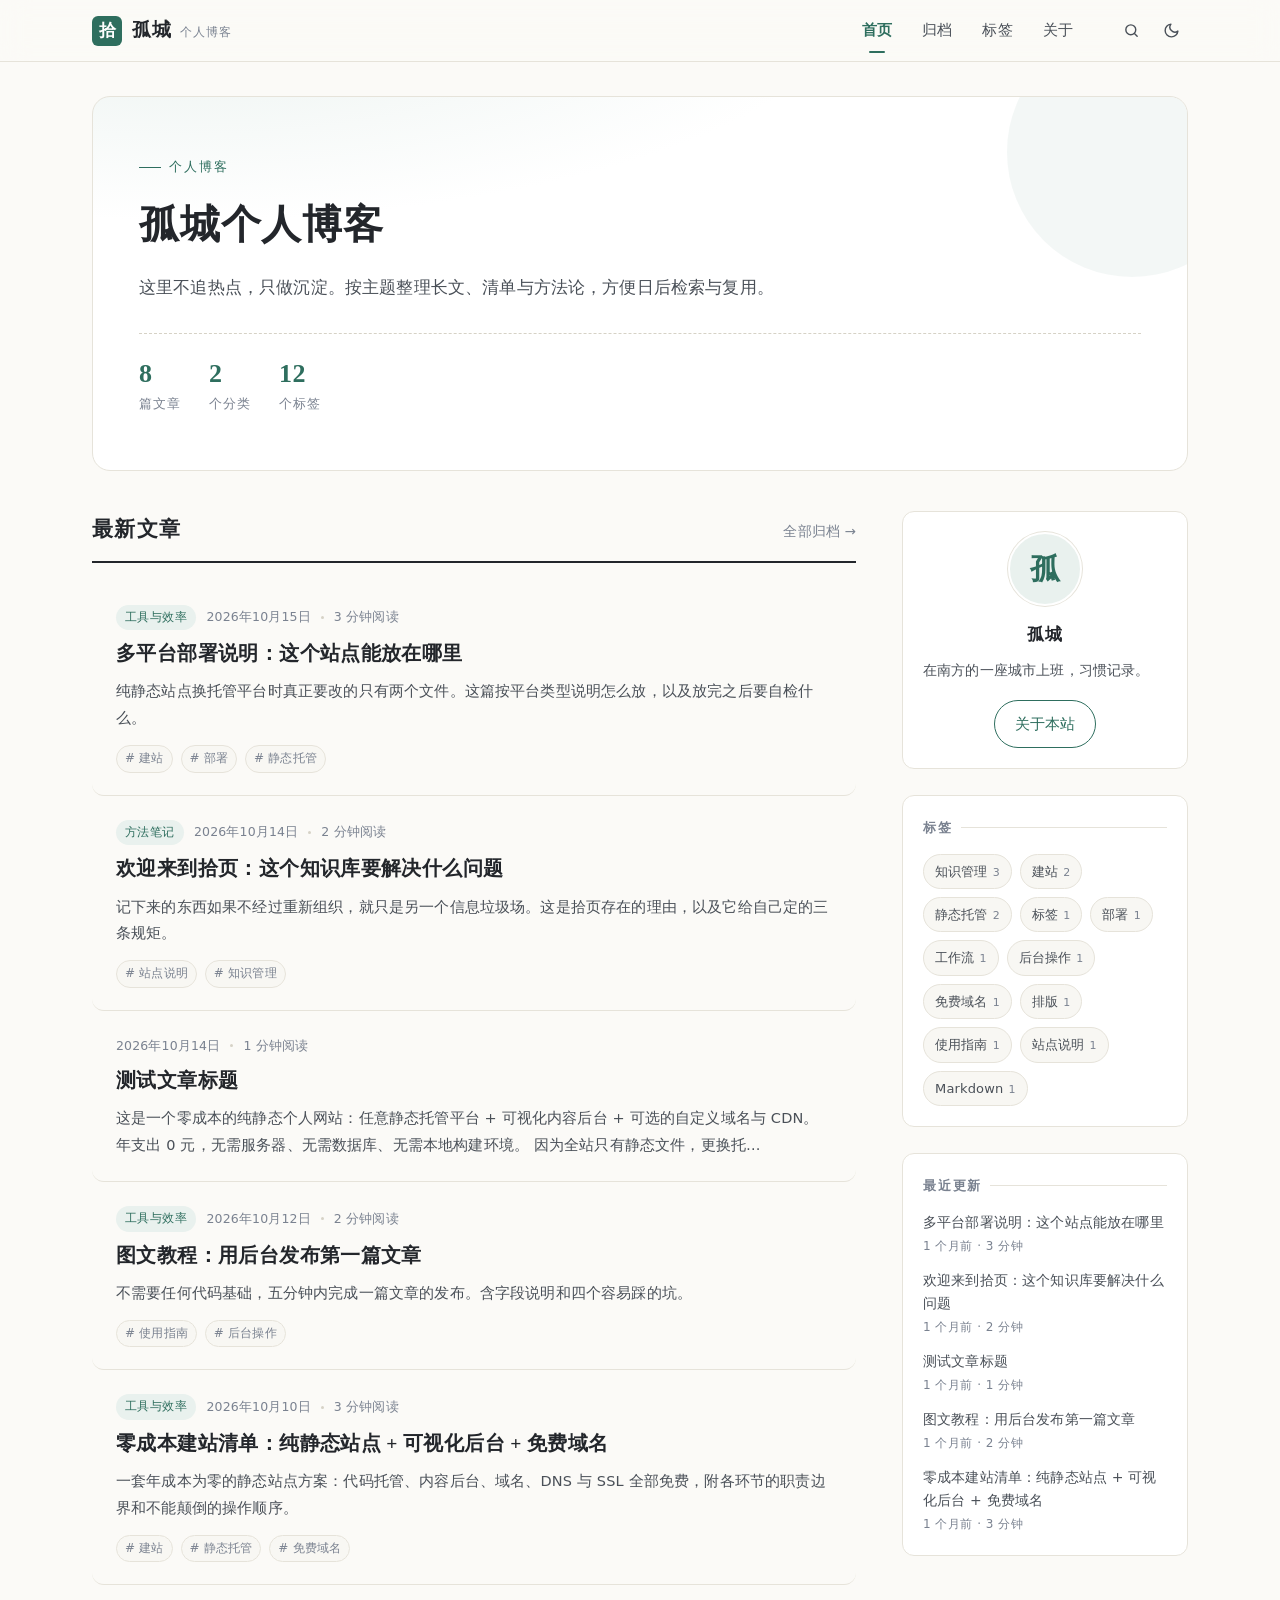
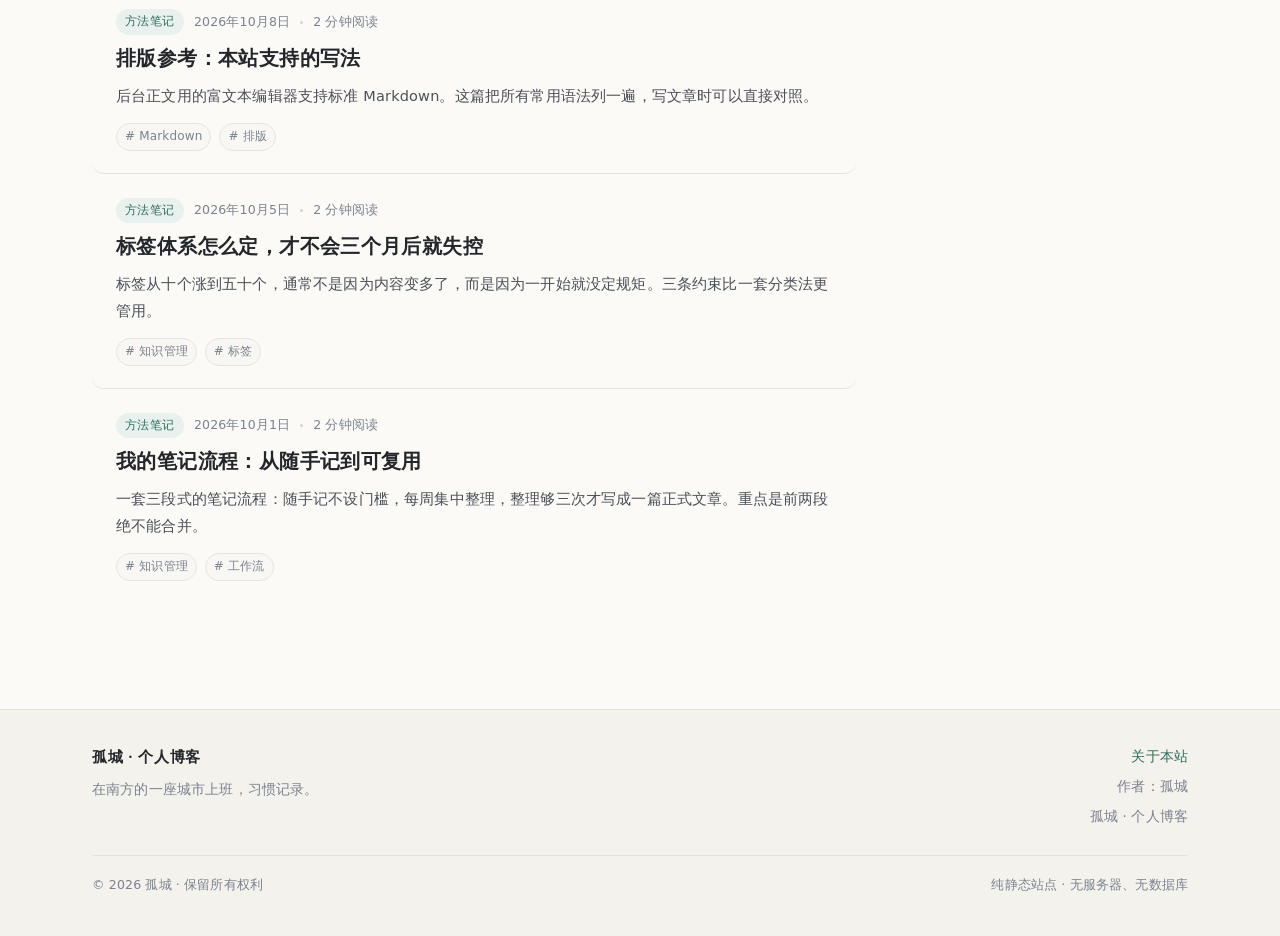
==== commit 9c50d787: "去除 GitHub 品牌耦合，站点改为平台中立 站点以后不一定托管在 GitHub，也可能部署在企业托管平台。 本次把与特定平台绑定的元素全部改为通用，换平台时站点本体无需改动。  【前台可见】 - " ====
--- a/index.html
+++ b/index.html
@@ -5,10 +5,8 @@
 <meta name="viewport" content="width=device-width, initial-scale=1">
 <meta name="theme-color" content="#fbfaf7">
 <title>孤城 · 个人博客</title>
-<link rel="canonical" href="https://gzxyc.github.io/blog/">
 <meta name="description" content="记录、整理与沉淀。一个关于学习笔记与工作心得的博客。">
 <meta property="og:type" content="website">
-<meta property="og:url" content="https://gzxyc.github.io/blog/">
 <script>
 /* 在样式加载前确定主题，避免刷新时闪白 */
 (function () {
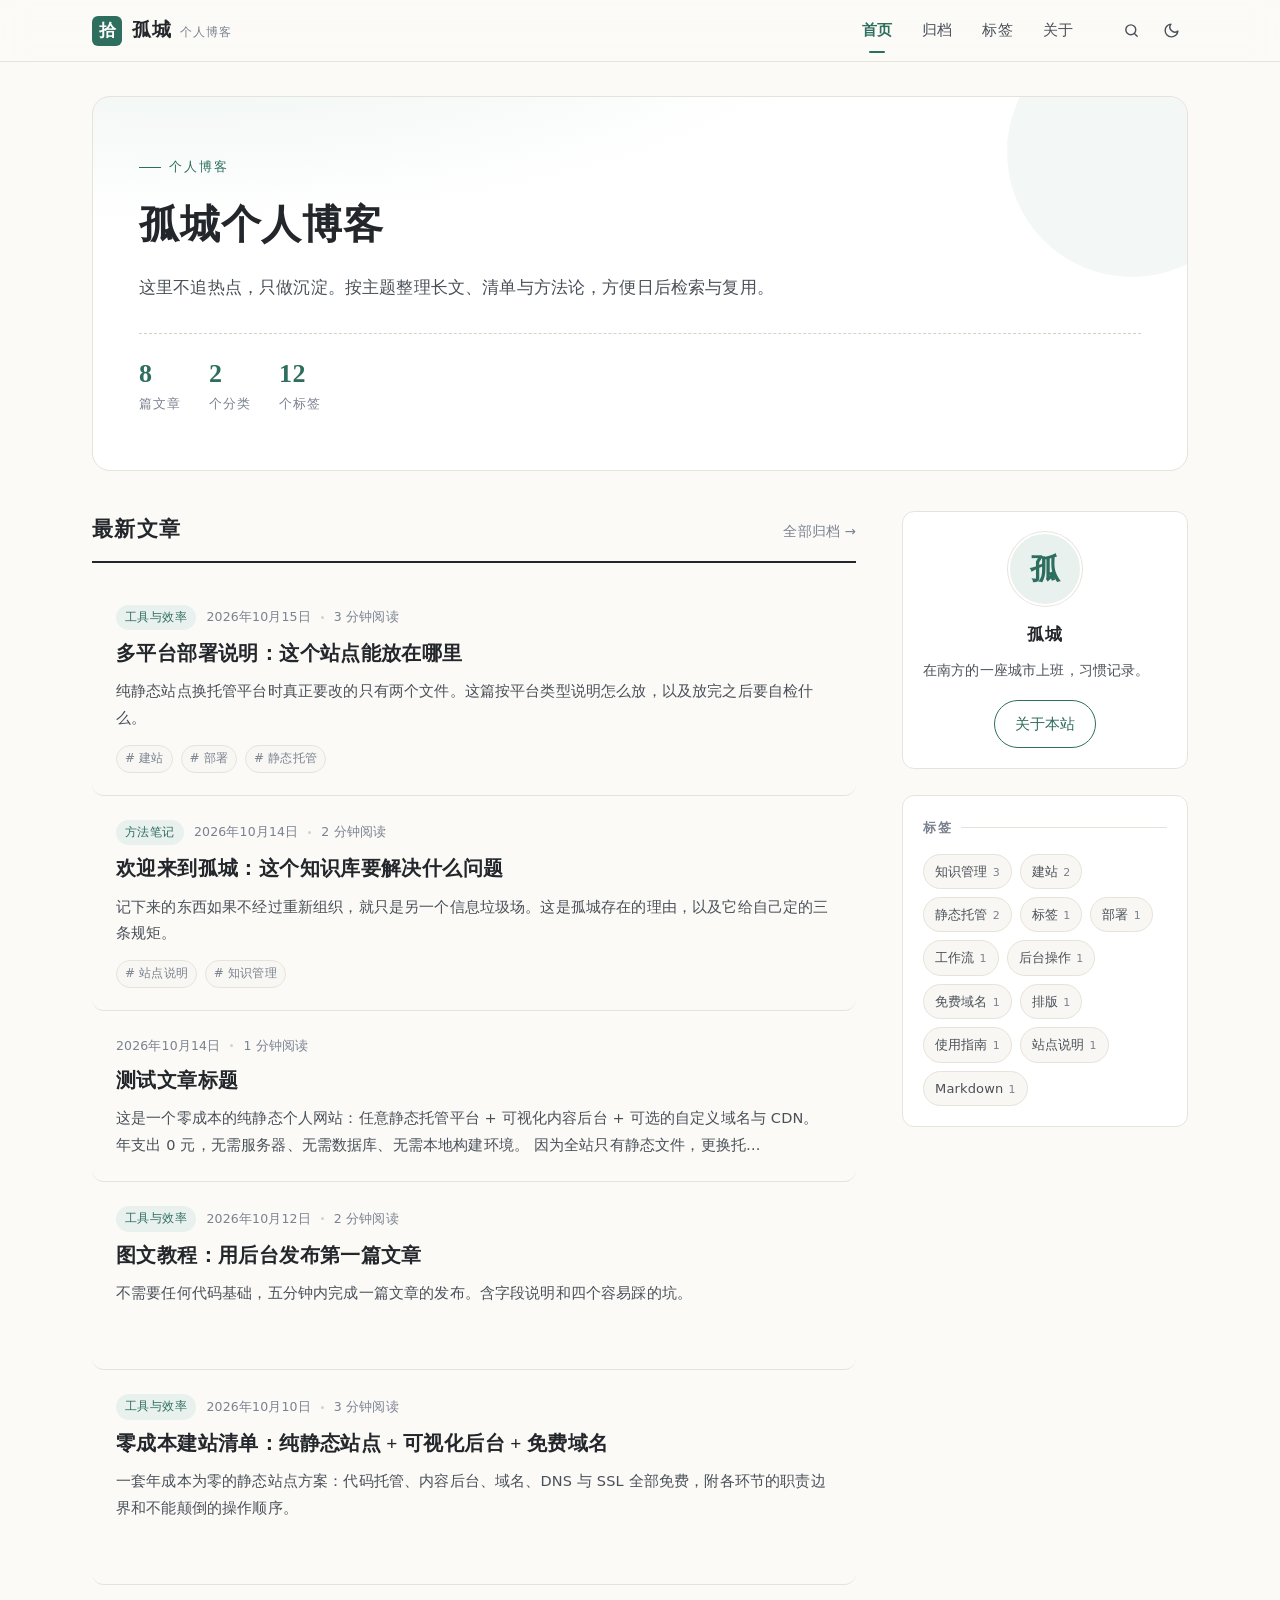
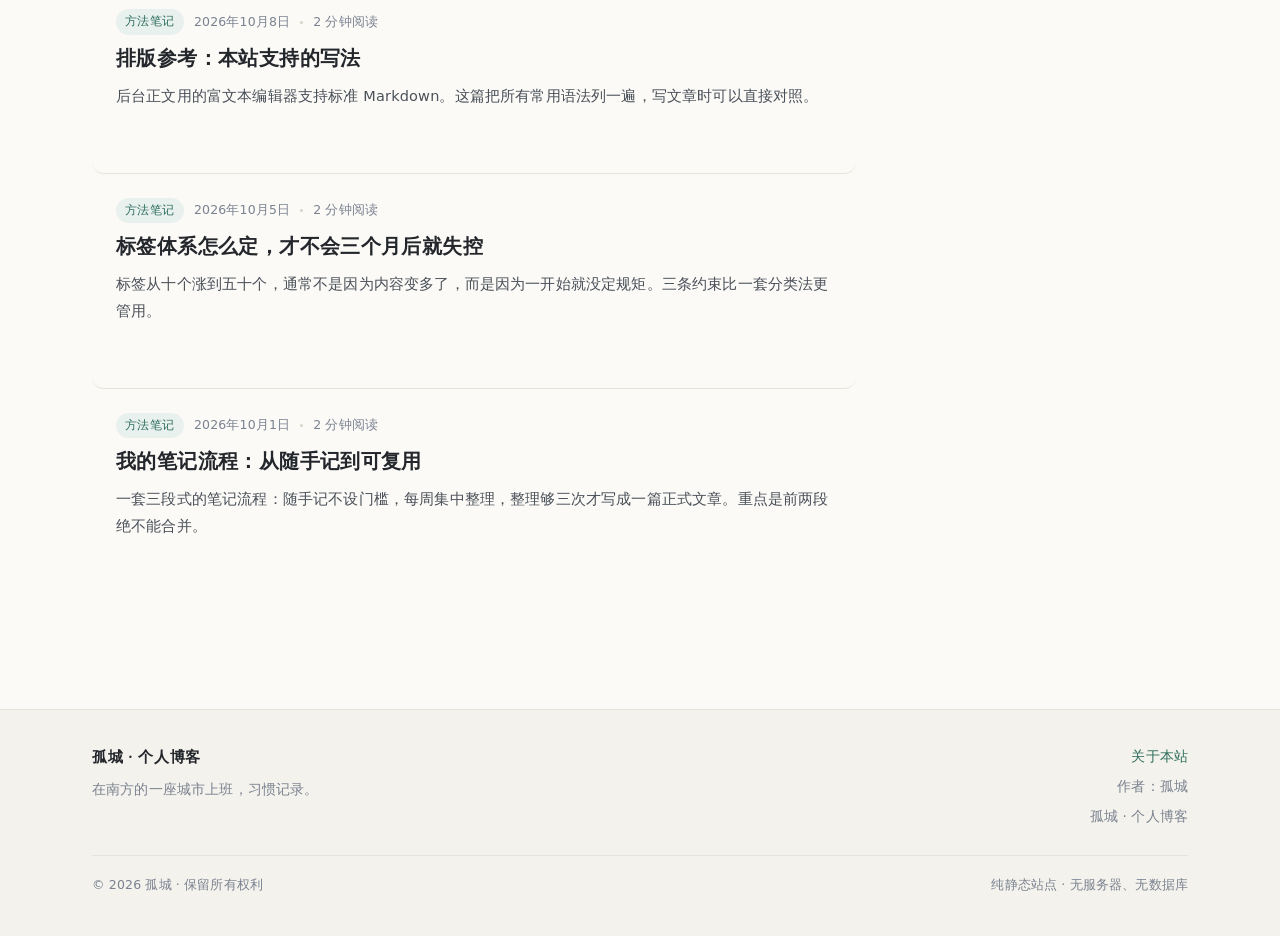
==== commit 3c8b4093: "清除旧站名「拾页」残留，统一本地存储键 站名早已改为「孤城」，但仍有两处历史遗留未清理，本次清除。  【一、文章改名（含访问标识）】 - 《欢迎来到拾页…》→《欢迎来到孤城：这个知识库要解决什么问题》" ====
--- a/index.html
+++ b/index.html
@@ -12,7 +12,13 @@
 (function () {
   try {
     var d = document.documentElement;
-    var s = localStorage.getItem('shiye-theme');
+    var s = localStorage.getItem('gucheng-theme');
+    /* 兼容旧键：站点曾用名时期用的键，迁一次后删掉，
+       这样老访客自己选过的深浅模式不会被重置 */
+    if (!s) {
+      var old = localStorage.getItem('shiye-theme');
+      if (old) { localStorage.setItem('gucheng-theme', old); localStorage.removeItem('shiye-theme'); s = old; }
+    }
     if (!s) s = (window.matchMedia && window.matchMedia('(prefers-color-scheme: dark)').matches) ? 'dark' : 'light';
     d.setAttribute('data-theme', s);
     /* 皮肤同理：先用本地缓存预置一次，站点的真实设定等 site.json 取到后再校准 */
